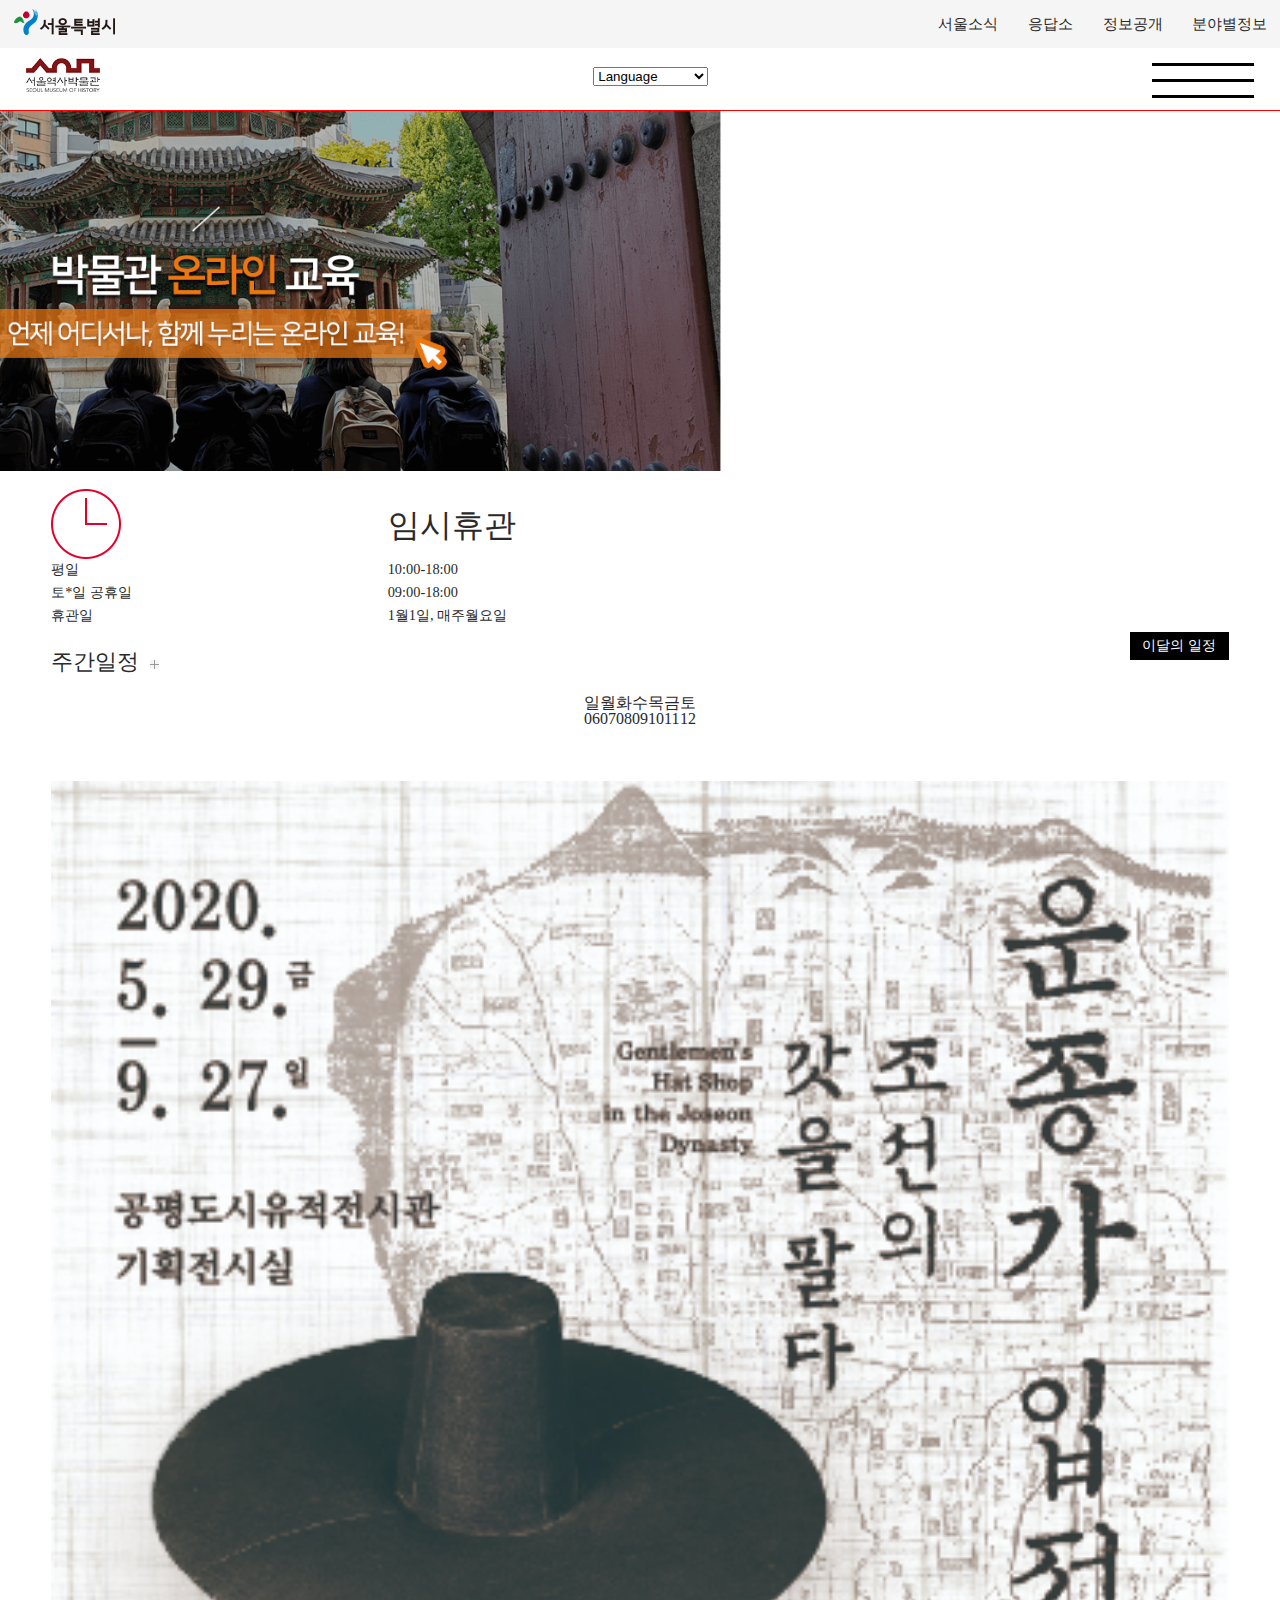
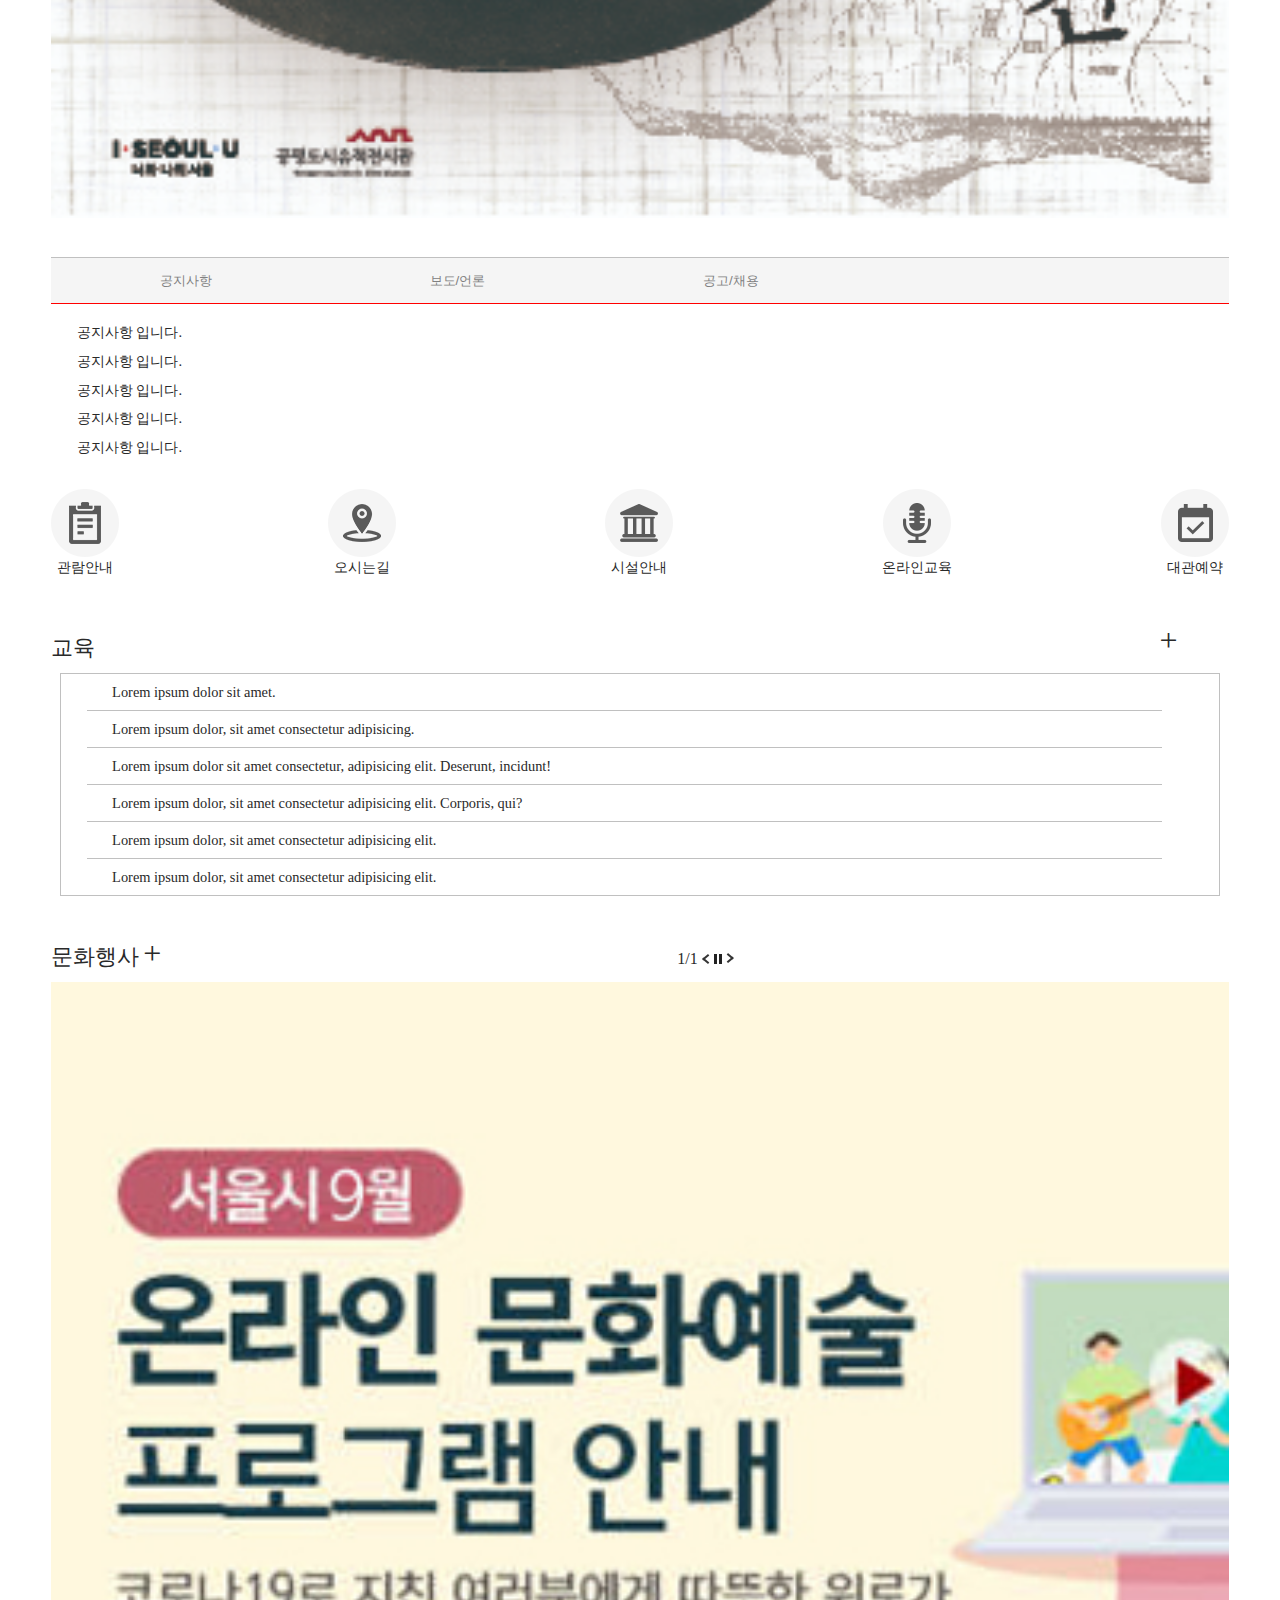
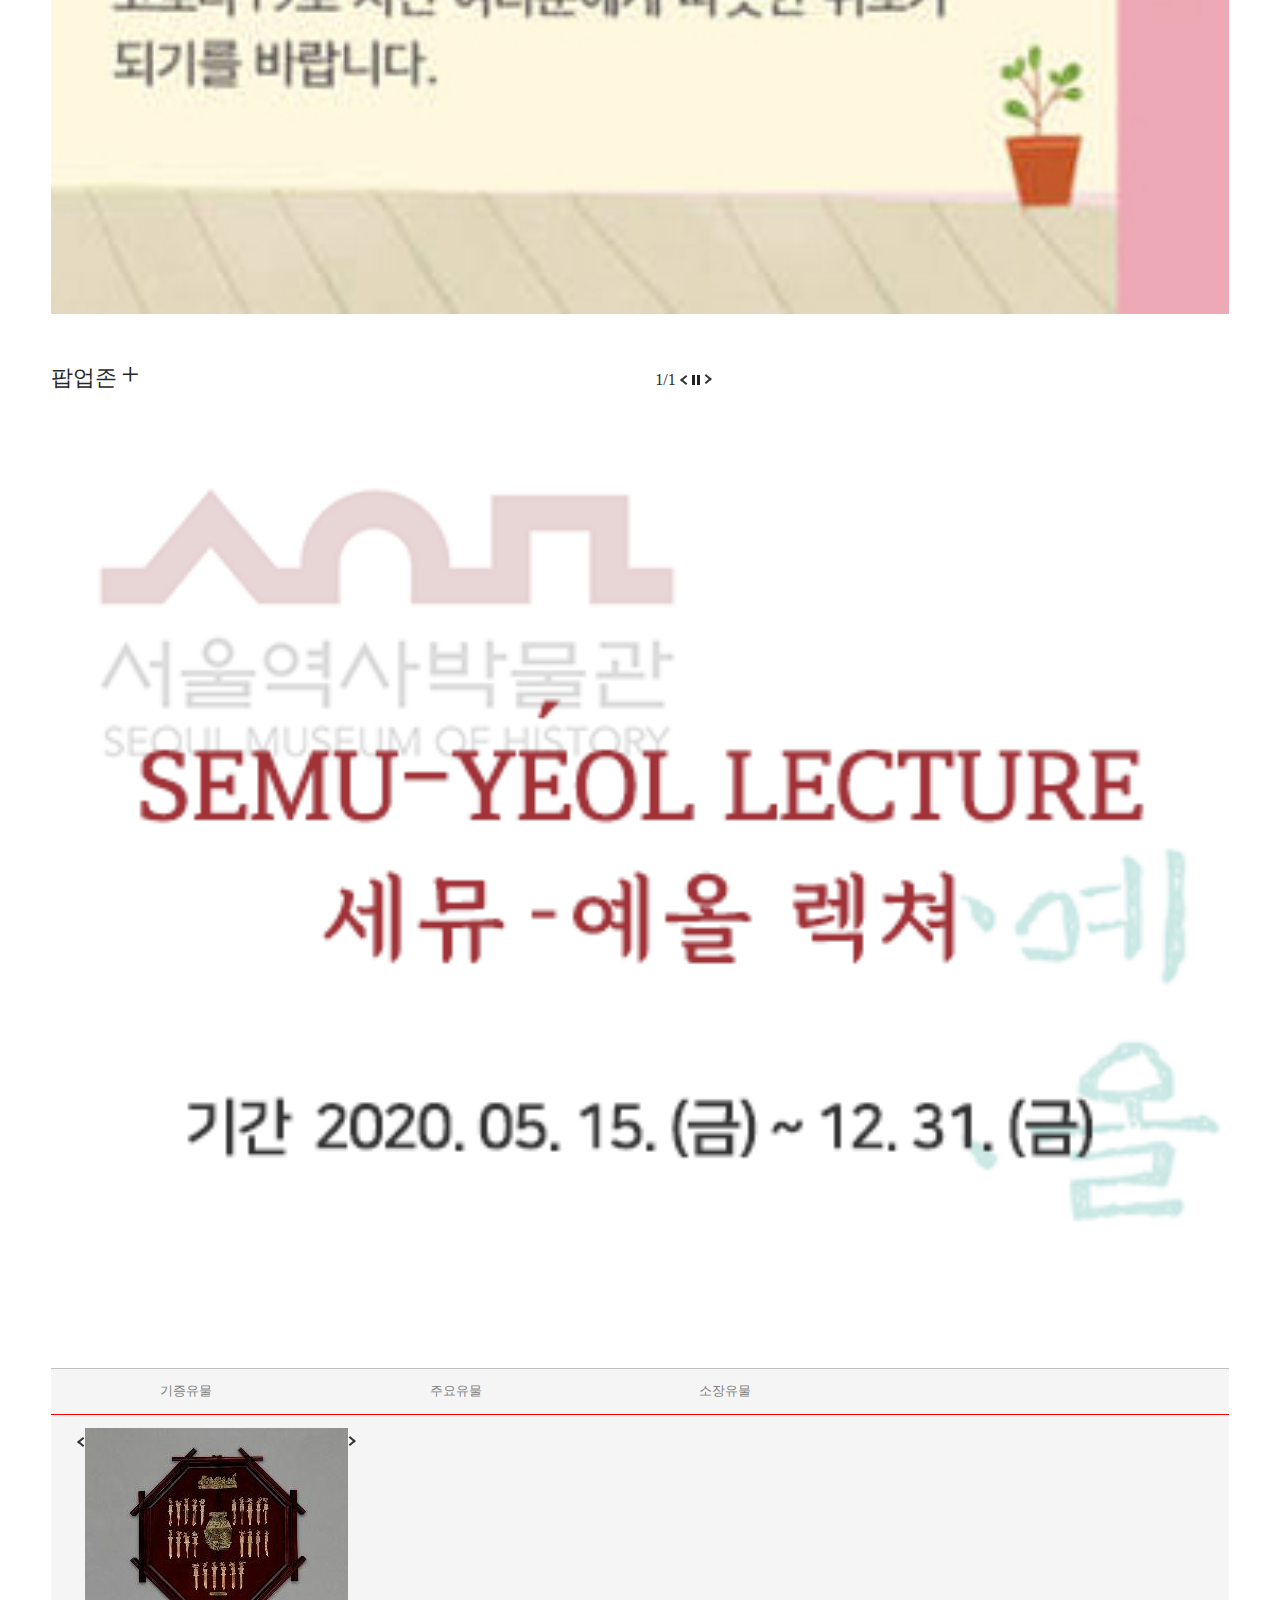
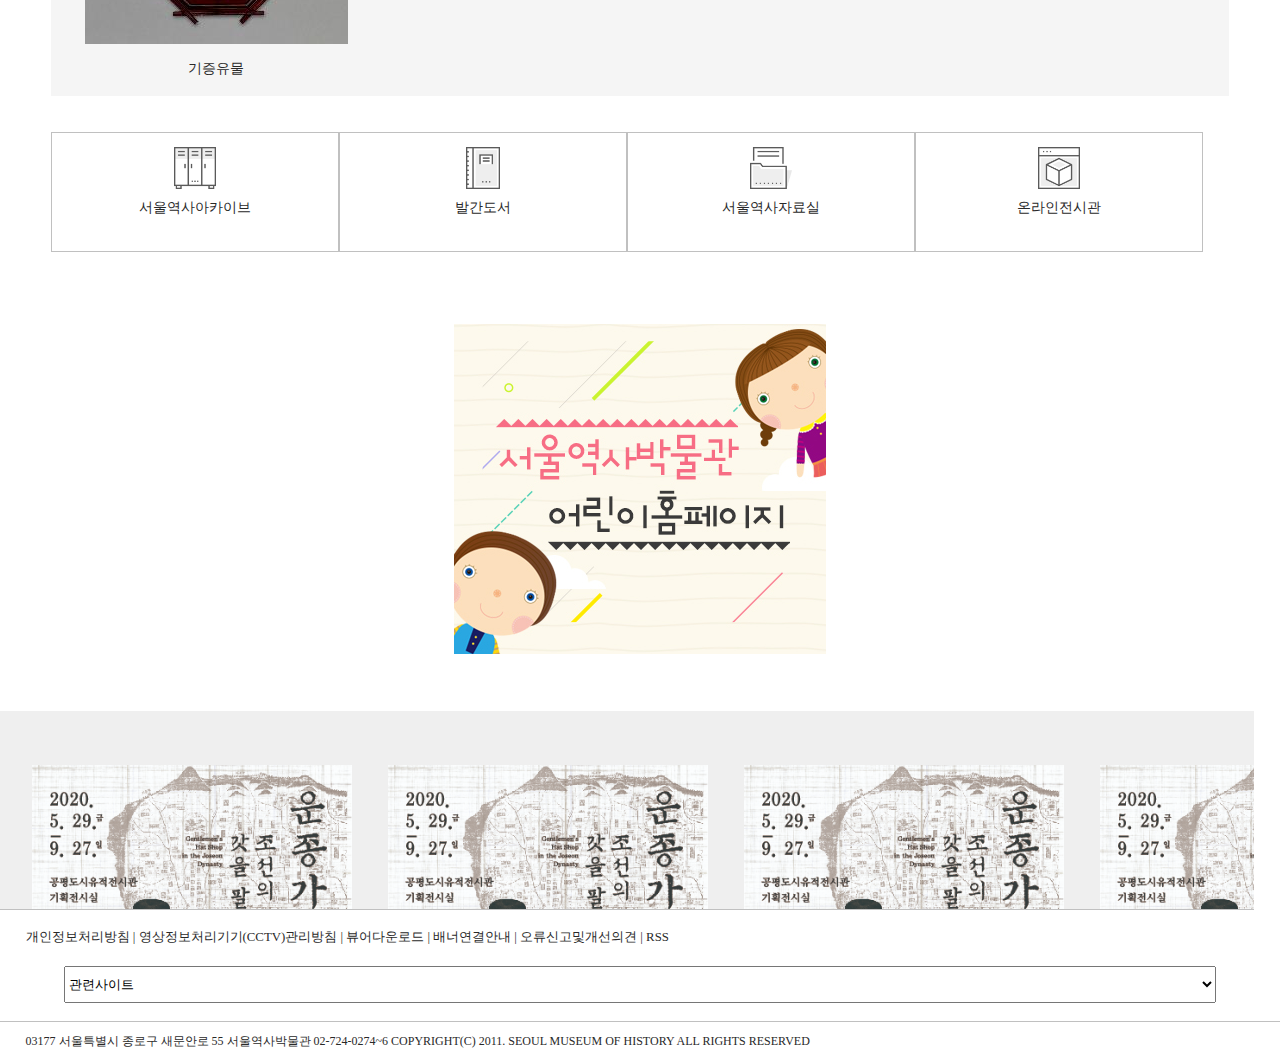
==== pf_contents/seoulmuseum.html @ 6ff8c509 "contents update_portfolio1" ====
<!DOCTYPE html>
<html lang="ko">

<head>
  <meta charset="UTF-8">
  <meta name="viewport" content="width=device-width, initial-scale=1.0">
  <link rel="stylesheet" href="reset_meyer.css">
  <link rel="stylesheet" href="seoulmuseum_style.css">
  <!-- <script defer src="seoulmuseum.js"></script> -->
  <title>Copy | 서울역사박물관</title>
</head>

<body>
  <header>
    <div class="tnb_container">
      <div class="tnb_wrap">
        <div class="seoul_logo"><img src="img/seoul_citylogo.png" alt=""></div>
        <div class="seoul_notice mob_hddn"></div>
        <div class="seoul_menu">
          <ul class="seoul_menu_ul">
            <li>서울소식</li>
            <li>응답소</li>
            <li>정보공개</li>
            <li>분야별정보</li>
          </ul>
        </div>
      </div>
    </div>

    <!-- GNB min1200 screen -->
    <div class="nvb_container web_hddn">
      <div class="nvb_wrap">
        <div class="museum_logo"><img src="img/smh_logo.png" alt="" width="60%"></div>
        <div class="nvb_tool">
          <select name="Language" id="tbar_lang">
            <option value="Language">Language</option>
            <option value="English">English(영문)</option>
            <option value="Japanese">Japanese(일문)</option>
            <option value="chinese">chinese(중문)</option>
          </select>
        </div>
        <div class="gnb_btn">
          <div class="stick"></div>
          <div class="stick"></div>
          <div class="stick"></div>
        </div>
      </div>
    </div>

    <!-- GNB max1199 screen -->
    <!-- <div class="mob_nvb_container mob_hddn">
      <div class="mob_nvb_wrap">
        <div class="mob_museum_logo"><img src="img/smh_logo.png" alt="" width="100%"></div>
        <div class="mob_nvb_close">&times;</div>
        <div class="mob_nvb_lgn"></div>
        <div class="mob_nvb_sns"></div>
        <div class="mob_gnb"></div>
      </div>
    </div> -->

  </header>

  <section class="main_banner"><img src="img/smh_banner04.png" alt=""></section>
  <article class="contents contents_wrap">
    <section class="item01 contents_item">
      <div class="item01_a">
        <div class="item01_img"><img src="img/smh_item_clock.png" alt=""></div>
        <span>임시휴관</span>
        <p class="item_desc">평일</p>
        <p class="item_desc">10:00-18:00</p>
        <p class="item_desc">토*일 공휴일</p>
        <p class="item_desc">09:00-18:00</p>
        <p class="item_desc">휴관일</p>
        <p class="item_desc">1월1일, 매주월요일</p>
      </div>
      <div class="item01_b">
        <p class="item_tit" id="schd_week">주간일정&nbsp;
          <span><img id="btn_zoom" src="img/smh_tbar_zoomin.png" alt=""></span></p>
        <p class="item_tit schd_month">이달의 일정</p>
        <table class="item01_schedule">
          <tr>
            <th>일</th>
            <th>월</th>
            <th>화</th>
            <th>수</th>
            <th>목</th>
            <th>금</th>
            <th>토</th>
          </tr>
          <tr>
            <td>06</td>
            <td>07</td>
            <td>08</td>
            <td>09</td>
            <td>10</td>
            <td>11</td>
            <td>12</td>
          </tr>
        </table>
      </div>
    </section>

    <section class="item02 contents_item"><img src="img/smh_item2.jpg" alt=""></section>

    <section class="item03 contents_item">
      <div class="item03_a">
        <div class="tab">
          <button class="tablinks" onclick="openTab(event, 'notice')">공지사항</button>
          <button class="tablinks" onclick="openTab(event, 'press')">보도/언론</button>
          <button class="tablinks" onclick="openTab(event, 'wanted')">공고/채용</button>
        </div>
        <div id="notice" class="tabcontent">
          <p>공지사항 입니다.</p>
          <p>공지사항 입니다.</p>
          <p>공지사항 입니다.</p>
          <p>공지사항 입니다.</p>
          <p>공지사항 입니다.</p>
        </div>
        <!-- <div id="press" class="tabcontent">
          <p>보도/언론 자료입니다.</p>
          <p>보도/언론 자료입니다.</p>
          <p>보도/언론 자료입니다.</p>
          <p>보도/언론 자료입니다.</p>
          <p>보도/언론 자료입니다.</p>
        </div>
        <div id="wanted" class="tabcontent">
          <p>모집/채용 공고입니다.</p>
          <p>모집/채용 공고입니다.</p>
          <p>모집/채용 공고입니다.</p>
          <p>모집/채용 공고입니다.</p>
          <p>모집/채용 공고입니다.</p>
        </div> -->
      </div>
      <div class="item03_b">
        <div class="item03_qmenuwrap">
          <div class="item03_qmenu">
            <div class="qmenu_img"><img src="img/smh_ico_favor1.png" alt=""> </div>
            <p class="qmenu_tit">관람안내</p>
          </div>
          <div class="item03_qmenu">
            <div class="qmenu_img"><img src="img/smh_ico_favor2.png" alt=""> </div>
            <p class="qmenu_tit">오시는길</p>
          </div>
          <div class="item03_qmenu">
            <div class="qmenu_img"><img src="img/smh_ico_favor3.png" alt=""> </div>
            <p class="qmenu_tit">시설안내</p>
          </div>
          <div class="item03_qmenu">
            <div class="qmenu_img"><img src="img/smh_ico_favor4.png" alt=""> </div>
            <p class="qmenu_tit">온라인교육</p>
          </div>
          <div class="item03_qmenu">
            <div class="qmenu_img"><img src="img/smh_ico_favor5.png" alt=""> </div>
            <p class="qmenu_tit">대관예약</p>
          </div>
        </div>
      </div>
    </section>

    <section class="item04 contents_item">
      <div class="item04_a">
        <p class="item_tit">교육</p>
        <span>+</span>
      </div>
      <ul class="item04_b">
        <li>Lorem ipsum dolor sit amet.</li>
        <li>Lorem ipsum dolor, sit amet consectetur adipisicing.</li>
        <li>Lorem ipsum dolor sit amet consectetur, adipisicing elit. Deserunt, incidunt!</li>
        <li>Lorem ipsum dolor, sit amet consectetur adipisicing elit. Corporis, qui?</li>
        <li>Lorem ipsum dolor, sit amet consectetur adipisicing elit.</li>
        <li>Lorem ipsum dolor, sit amet consectetur adipisicing elit.</li>
      </ul>
    </section>

    <section class="item05 contents_item">
      <div class="left">
        <p class="item_tit">문화행사</p>
        <span>+</span>
      </div>
      <div class="right">
        <div class="page">1/1</div>
        <ul class="btns">
          <li><img src="img/btn_prev.png" alt=""></li>
          <li><img src="img/btn_pause.png" alt=""></li>
          <li><img src="img/btn_next.png" alt=""></li>
        </ul>
      </div>
      <div class="item05_img">
        <img src="img/smh_item_05.jpg" alt="">
      </div>
    </section>

    <section class="item06 contents_item">
      <div class="left">
        <p class="item_tit">팝업존</p>
        <span>+</span>
      </div>
      <div class="right">
        <div class="page">1/1</div>
        <ul class="btns">
          <li><img src="img/btn_prev.png" alt=""></li>
          <li><img src="img/btn_pause.png" alt=""></li>
          <li><img src="img/btn_next.png" alt=""></li>
        </ul>
      </div>
      <div class="item06_img">
        <img src="img/smh_item_06.png" alt="">
      </div>
    </section>

    <section class="item07 contents_item">
      <div class="tab">
        <button class="tablinks" onclick="openTab(event, 'donate')">기증유물</button>
        <button class="tablinks" onclick="openTab(event, 'main')">주요유물</button>
        <button class="tablinks" onclick="openTab(event, 'collection')">소장유물</button>
      </div>

      <div id="donate" class="tabcontent">
        <div class="btn_left"><img src="img/btn_prev.png" alt=""></div>
        <div class="mid_img">
          <img src="img/smh_item07.jpg" alt="">
          <p>기증유물</p>
        </div>
        <div class="btn_right"><img src="img/btn_next.png" alt=""></div>
      </div>

      <!-- <div id="main" class="tabcontent">
        <div class="btn_left"><img src="img/btn_prev.png" alt=""></div>
        <div class="mid_img">
          <img src="img/smh_item07.jpg" alt="">
          <p>주요유물</p>
        </div>
        <div class="btn_right"><img src="img/btn_next.png" alt=""></div>
      </div>

      <div id="collection" class="tabcontent">
        <div class="btn_left"><img src="img/btn_prev.png" alt=""></div>
        <div class="mid_img">
          <img src="img/smh_item07.jpg" alt="">
          <p>소장유물</p>
        </div>
        <div class="btn_right"><img src="img/btn_next.png" alt=""></div>
      </div> -->

    </section>
    <section class="item08 contents_item">
      <div class="item08_item">
        <img src="img/smh_ico_shortcut1.png" alt="">
        <p class="item08_tit">서울역사아카이브</p>
      </div>
      <div class="item08_item">
        <img src="img/smh_ico_shortcut2.png" alt="">
        <p class="item08_tit">발간도서</p>
      </div>
      <div class="item08_item">
        <img src="img/smh_ico_shortcut3.png" alt="">
        <p class="item08_tit">서울역사자료실</p>
      </div>
      <div class="item08_item">
        <img src="img/smh_ico_shortcut4.png" alt="">
        <p class="item08_tit">온라인전시관</p>
      </div>
    </section>

    <section class="item09 contents_item">
      <img src="img/smh_item09.png" alt="">
    </section>
  </article>

  <section class="partners_wrap">
    <div class="partners">
      <ul class="partners_imgwrap">
        <li><img src="img/smh_item2.jpg" alt=""></li>
        <li><img src="img/smh_item2.jpg" alt=""></li>
        <li><img src="img/smh_item2.jpg" alt=""></li>
        <li><img src="img/smh_item2.jpg" alt=""></li>
        <li><img src="img/smh_item2.jpg" alt=""></li>
        <li><img src="img/smh_item2.jpg" alt=""></li>
      </ul>
    </div>
  </section>
  <footer>
    <div class="fnb_wrap">
      <ul>
        <li class="fnb_tit">개인정보처리방침</li>
        | <li class="fnb_tit">영상정보처리기기(CCTV)관리방침</li>
        | <li class="fnb_tit">뷰어다운로드</li>
        | <li class="fnb_tit">배너연결안내</li>
        | <li class="fnb_tit">오류신고및개선의견</li>
        | <li class="fnb_tit">RSS</li>
      </ul>
    </div>
    <div class="familysite">
      <select name="familysite" id="fnb_fsite">
        <option value="web">관련사이트</option>
        <option value="kids">어린이 홈페이지</option>
        <option value="chung">청계천박물관 홈페이지</option>
        <option value="hy">한양도성박물관</option>
      </select>
    </div>
    <div class="info">
      <p class="fnb_add">03177 서울특별시 종로구 새문안로 55 서울역사박물관 02-724-0274~6
        COPYRIGHT(C) 2011. SEOUL MUSEUM OF HISTORY ALL RIGHTS RESERVED </p>
    </div>
  </footer>

  <!-- <script>
    function openTab(evt, tabName) {
      var i, tabcontent, tablinks;
      tabcontent = document.getElementsByClassName("tabcontent");
      for (i = 0; i < tabcontent.length; i++) {
        tabcontent[i].style.display = "none";
      }
      tablinks = document.getElementsByClassName("tablinks");
      for (i = 0; i < tablinks.length; i++) {
        tablinks[i].className = tablinks[i].className.replace(" active", "");
      }
      document.getElementById(tabName).style.display = "block";
      evt.currentTarget.className += " active";
    }
  </script> -->
</body>

</html>
---- pf_contents/seoulmuseum_style.css ----
.mob_hddn {
  /* display: none; */
}

/* *** tnb 최소sz 기본 */
.tnb_container {
  width: 100%;
  background-color: whitesmoke;
}

.tnb_wrap {
  display: flex;
  justify-content: space-between;
  align-items: center;
  padding: 1vh 1vw;
}

.seoul_menu_ul li {
  display: inline-block;
  padding-left: 2vw;
  font-size: 0.95em;
}

/* ***GNB 최소sz 기본 */
.nvb_container {
  width: 100%;
  border-bottom: 1px solid red;
  padding-bottom: 0.5vh;
}

.nvb_wrap {
  display: flex;
  justify-content: space-between;
  align-items: center;
  padding: 0.5vh 2vw;
}

.gnb_btn {
  display: inline-block;
  width: 8vw;
}

.stick {
  display: inline-block;
  width: 100%;
  height: 3px;
  background-color: black;
}

.contents_item {
  padding: 2vh 4vw;
}

@media only screen and (min-width: 320px) {

  .item_tit {
    font-size: 1.4em;
    padding: 1.5vh 0vw;
  }

  /* *** min320 Main Banner */
  .main_banner {
    width: 98vw;
    height: 40vh;
    overflow: hidden;
  }

  .main_banner img {
    height: 100%;
    transform: translate(-30%, -0%);
  }

  .contents_wrap {
    display: grid;
    grid-template-columns: auto;
  }

  .contents_item {
    /* background-color: yellow; */
  }

  /* *** min320 item01 */
  .item01_a {
    display: grid;
    grid-template-columns: 1fr 2.5fr;
  }

  .item01_a span {
    align-self: center;
  }

  .item_desc {
    padding-bottom: 1vh;
    font-size: 0.9em;
  }

  .item_desc:first-child {
    padding-top: 1.5vh;
  }

  #schd_week {
    display: inline;
  }

  .schd_month {
    float: right;
    background-color: black;
    color: white;
    font-size: 0.9em;
    line-height: 0.1em;
    height: 0.1vh;
    padding-left: 1vw;
    padding-right: 1vw;
  }

  .item01_schedule {
    margin: 2vh auto;
  }


  /* ***min320 item02 */
  .item02 {
    text-align: center;
  }

  .item02 img {
    width: 100%;
    margin: 0 auto;
  }

  /* ***min320 item03 */

  .tab {
    overflow: hidden;
    border-top: 1px solid silver;
    background-color: whitesmoke;
  }

  .tab button {
    background-color: inherit;
    float: left;
    border: none;
    cursor: pointer;
    padding: 1.5vh 8.5vw;
    color: gray;
  }

  .tab button.active {
    border-bottom: 2px solid red;
    color: red;
  }

  .tabcontent {
    /* display: none; */
    padding: 1.5vh 2vw;
    border-top: 1px solid red;
    line-height: 2em;
    font-size: 0.9em;
  }

  .item03_qmenuwrap {
    display: flex;
    justify-content: space-between;
    padding: 1.5vh 0;
  }

  .item03_qmenu {
    text-align: center;
  }

  .qmenu_tit {
    font-size: 0.9em;
  }

  /* ***min320 item04 */

  .item04_a {
    width: 88vw;
    display: flex;
    justify-content: space-between;
  }

  span {
    font-size: 2em;
  }

  .item04_b {
    padding: 0 2vw;
    border: 1px solid silver;
    width: 94%;
    margin: 0 auto;
  }

  .item04_b li {
    padding: 1.2vh 2vw;
    border-bottom: 1px solid silver;
    font-size: 0.9em;
    width: 80vw;
    overflow: hidden;
    text-overflow: ellipsis;
    white-space: nowrap;
  }

  .item04_b li:last-child {
    border-bottom: none;
  }

  /* ***min320 item05-06 */

  .left,
  .right,
  .page,
  .btns,
  .btns li {
    display: inline-block;
  }

  .item05 .item_tit {
    display: inline-block;
  }

  .right {
    margin-left: 40vw;
  }

  .item05_img,
  .item06_img {
    widows: 100%;
    text-align: center;
  }

  .item05_img img,
  .item06_img img {
    width: 100%;
  }

  .item06 .item_tit {
    display: inline-block;
  }

  /* ***min320 item07 */

  #donate,
  #main,
  #collection {
    display: flex;
    align-items: stretch;
    background-color: whitesmoke;
  }

  .mid_img {
    text-align: center;
  }

  /* ***min320 item08 */
  .item08 {
    width: 90vw;
    display: flex;
  }

  .item08_item {
    text-align: center;
    border: 1px solid silver;
    flex: 1 1 25%;
    padding-top: 1.5vh;
  }

  .item08_item img {
    height: 40%;
  }

  .item08_tit {
    padding-top: 1vh;
    font-size: 0.85em;
  }

  /* ***min320 item09 */
  .item09 {
    text-align: center;
  }

  .item09 img {
    padding: 4vh 2vw;
  }

  /* ***min320 partners */
  .partners {
    width: 98%;
    height: 22vh;
    background: rgba(224, 224, 224, 0.5);
    border-bottom: 1px solid silver;
    overflow: hidden;
  }

  .partners_imgwrap {
    width: 200%;
    padding: 6vh 0;
  }

  .partners_imgwrap li {
    display: inline;
    padding-right: 2.5vw;
  }

  .partners_imgwrap li:first-child {
    padding-left: 2.5vw;
  }

  .partners_imgwrap li img {
    width: 25vw;
  }

  /* ***min320 footer */
  .fnb_wrap ul {
    font-size: 0.8em;
    padding: 2vh 2vw;
  }

  .fnb_wrap ul li {
    display: inline-block;
    line-height: 1.5em;
  }

  .familysite {
    text-align: center;
  }

  #fnb_fsite {
    width: 90vw;
    padding: 1vh 0;
    margin-bottom: 2vh;
  }

  .info {
    padding: 1.5vh 2vw;
    border-top: 1px solid silver;
  }

  .fnb_add {
    font-size: 0.75em;
  }

}
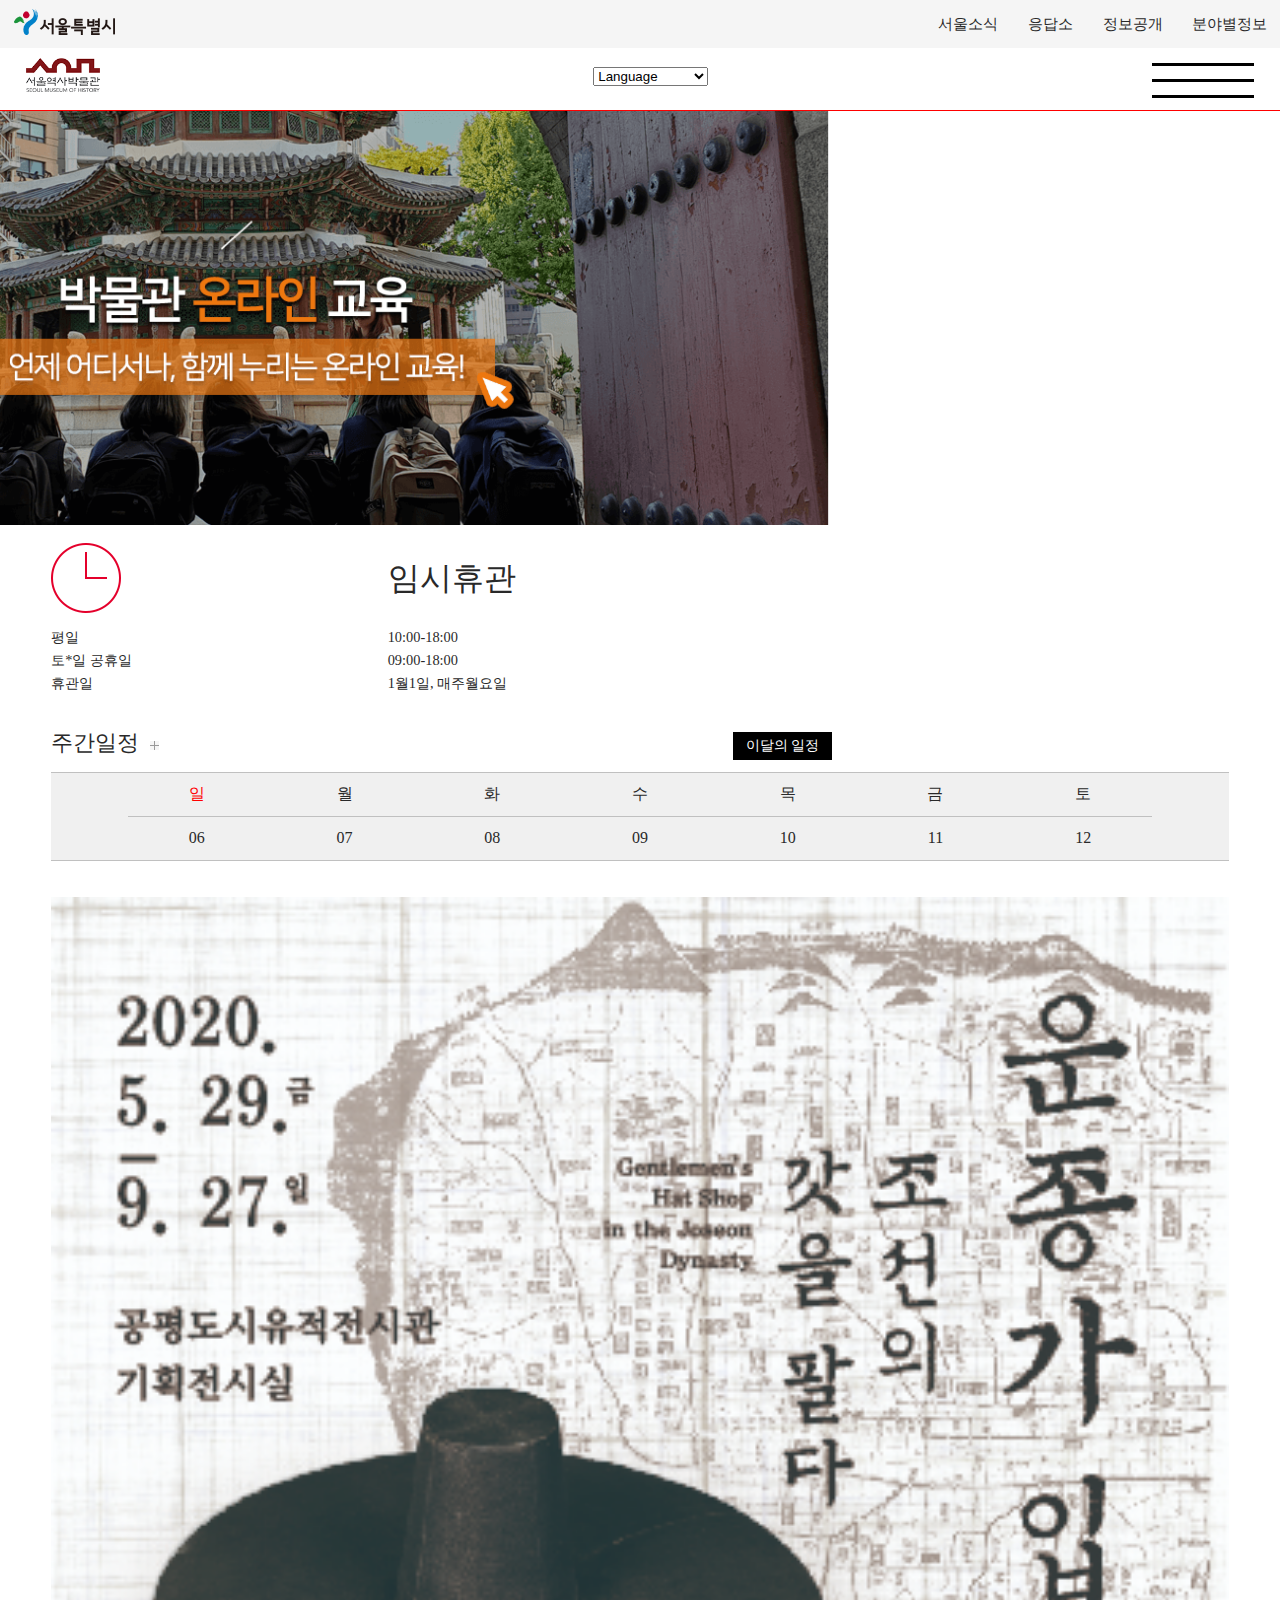
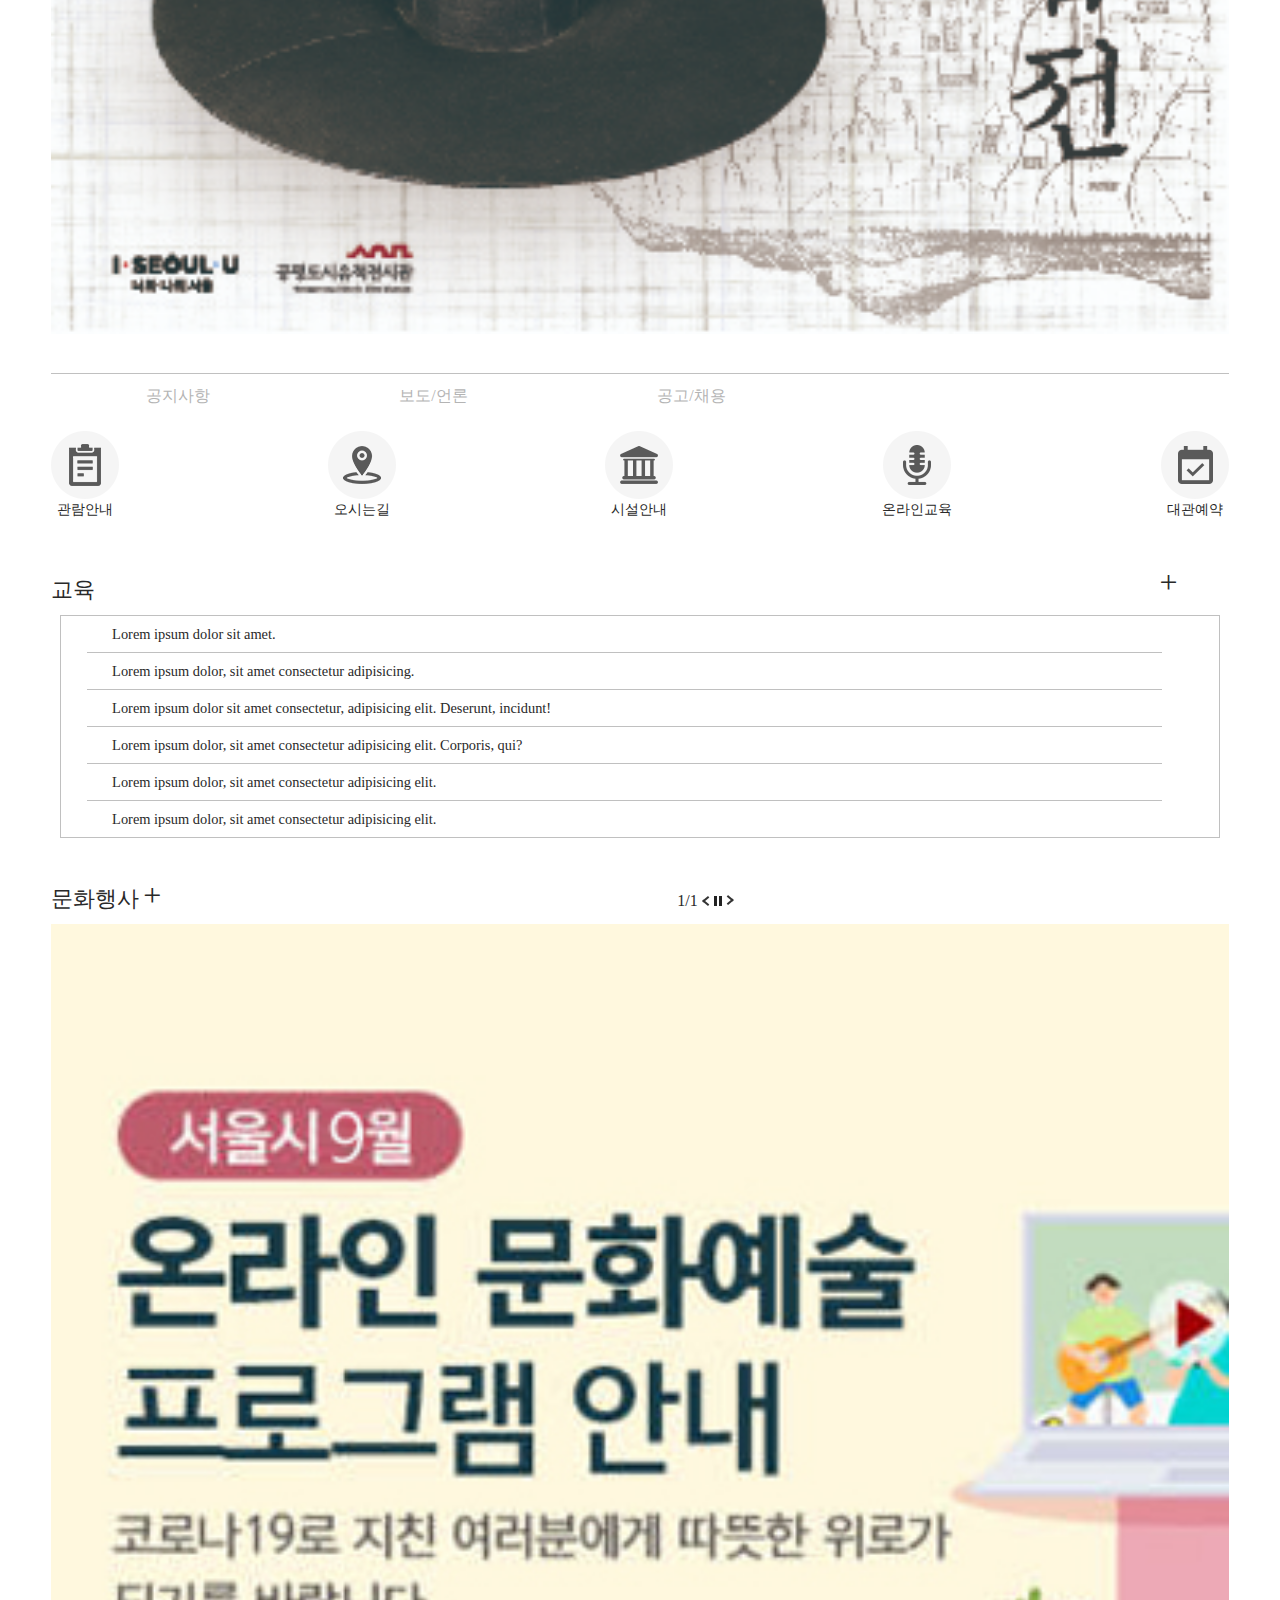
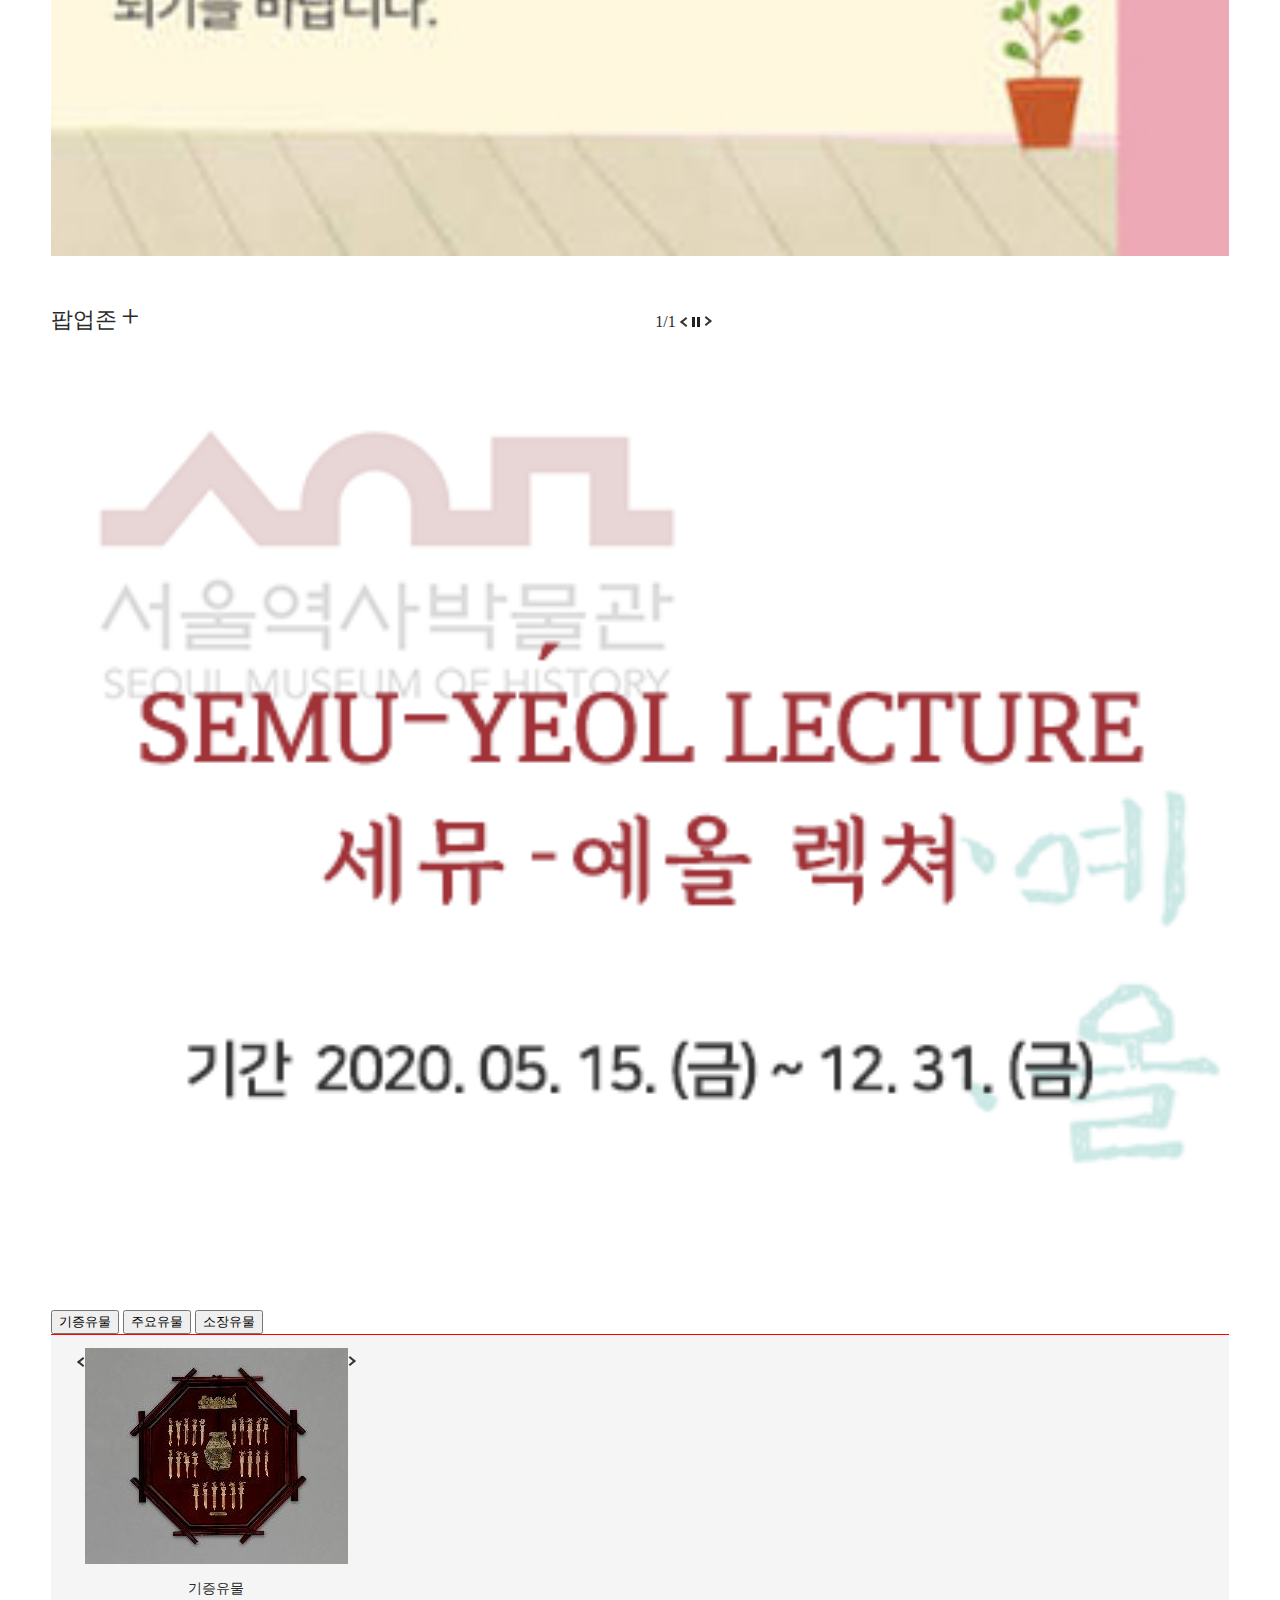
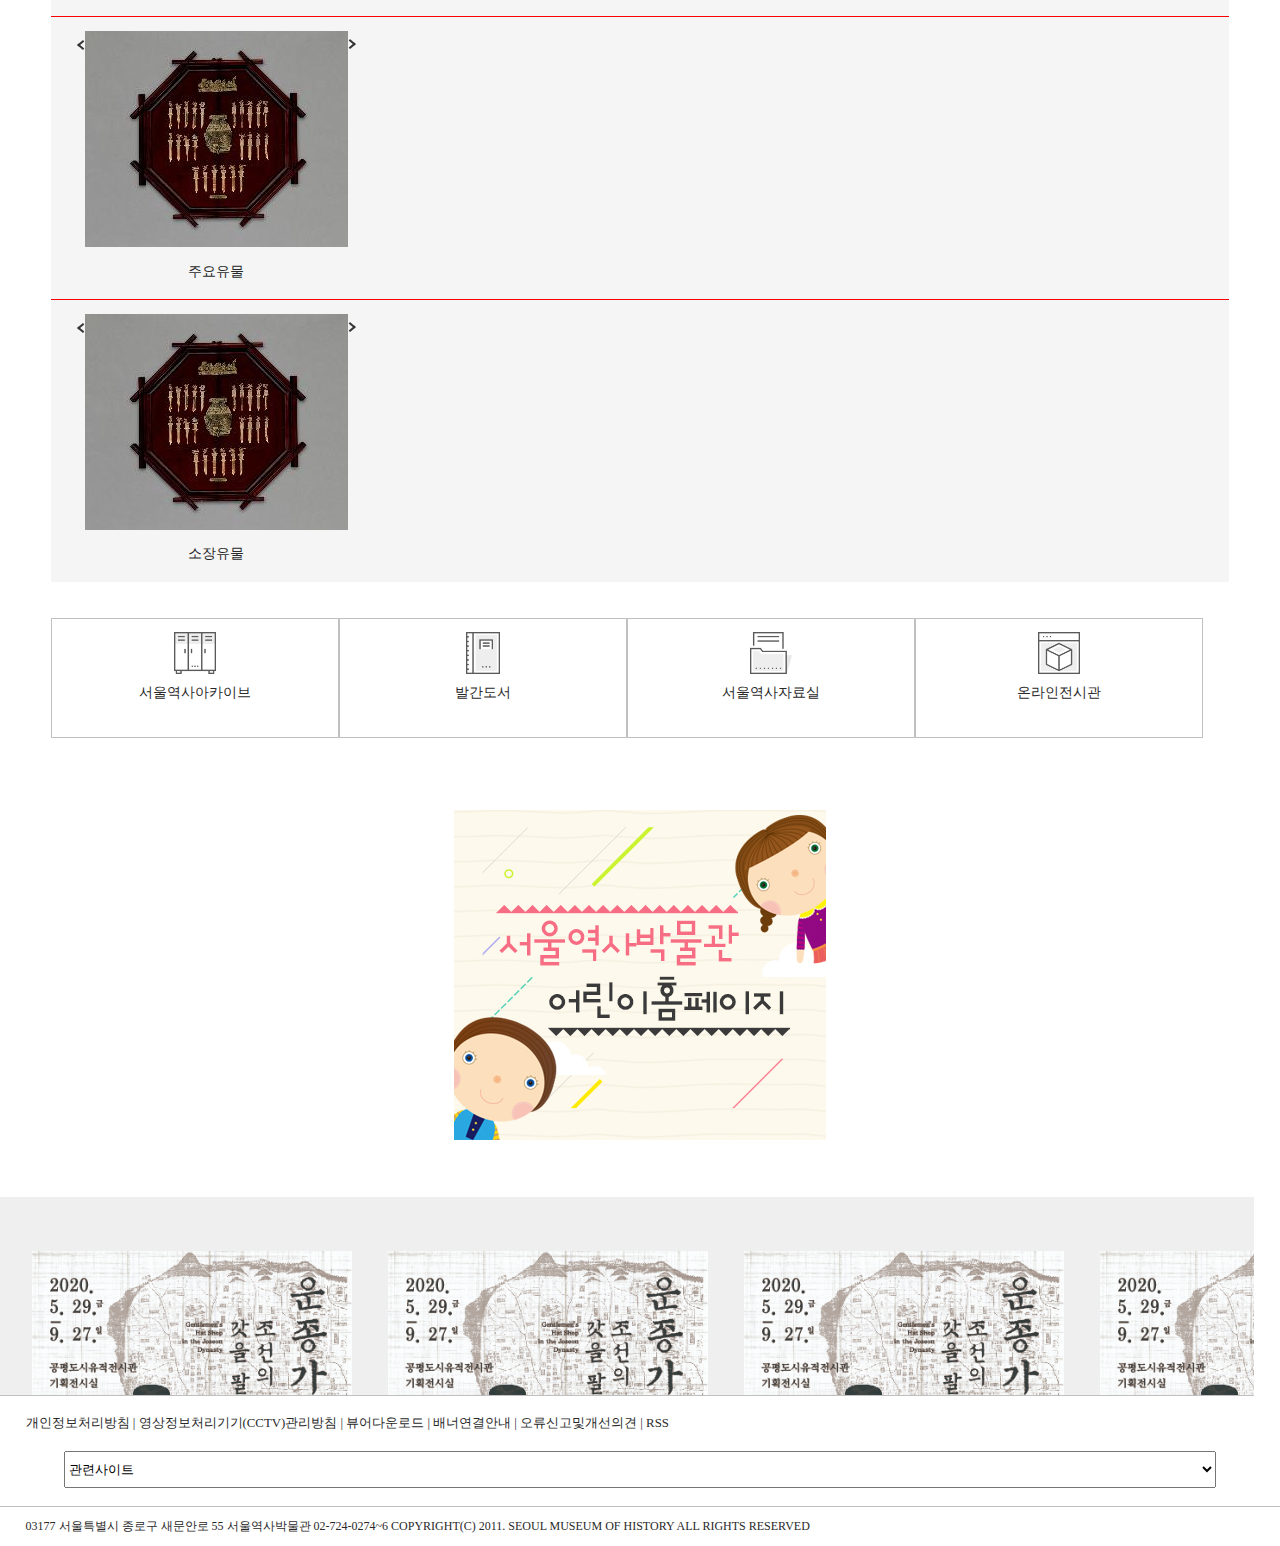
==== commit 5cf5fa28: "modify seoul museum" ====
--- a/pf_contents/seoulmuseum.html
+++ b/pf_contents/seoulmuseum.html
@@ -6,7 +6,7 @@
   <meta name="viewport" content="width=device-width, initial-scale=1.0">
   <link rel="stylesheet" href="reset_meyer.css">
   <link rel="stylesheet" href="seoulmuseum_style.css">
-  <!-- <script defer src="seoulmuseum.js"></script> -->
+  <script defer src="seoulmuseum.js"></script>
   <title>Copy | 서울역사박물관</title>
 </head>
 
@@ -77,26 +77,26 @@
         <p class="item_tit" id="schd_week">주간일정&nbsp;
           <span><img id="btn_zoom" src="img/smh_tbar_zoomin.png" alt=""></span></p>
         <p class="item_tit schd_month">이달의 일정</p>
-        <table class="item01_schedule">
-          <tr>
-            <th>일</th>
-            <th>월</th>
-            <th>화</th>
-            <th>수</th>
-            <th>목</th>
-            <th>금</th>
-            <th>토</th>
-          </tr>
-          <tr>
-            <td>06</td>
-            <td>07</td>
-            <td>08</td>
-            <td>09</td>
-            <td>10</td>
-            <td>11</td>
-            <td>12</td>
-          </tr>
-        </table>
+        <div class="item01_calwrap">
+          <div class="calendar">
+            <p id="sunday">일</p>
+            <p>월</p>
+            <p>화</p>
+            <p>수</p>
+            <p>목</p>
+            <p>금</p>
+            <p>토</p>
+          </div>
+          <div class="calendar">
+            <p>06</p>
+            <p>07</p>
+            <p>08</p>
+            <p>09</p>
+            <p>10</p>
+            <p>11</p>
+            <p>12</p>
+          </div>
+        </div>
       </div>
     </section>
 
@@ -104,10 +104,10 @@
 
     <section class="item03 contents_item">
       <div class="item03_a">
-        <div class="tab">
-          <button class="tablinks" onclick="openTab(event, 'notice')">공지사항</button>
-          <button class="tablinks" onclick="openTab(event, 'press')">보도/언론</button>
-          <button class="tablinks" onclick="openTab(event, 'wanted')">공고/채용</button>
+        <div class="tab_wrap">
+          <div class="tablink">공지사항</div>
+          <div class="tablink">보도/언론</div>
+          <div class="tablink">공고/채용</div>
         </div>
         <div id="notice" class="tabcontent">
           <p>공지사항 입니다.</p>
@@ -116,7 +116,7 @@
           <p>공지사항 입니다.</p>
           <p>공지사항 입니다.</p>
         </div>
-        <!-- <div id="press" class="tabcontent">
+        <div id="press" class="tabcontent">
           <p>보도/언론 자료입니다.</p>
           <p>보도/언론 자료입니다.</p>
           <p>보도/언론 자료입니다.</p>
@@ -129,7 +129,7 @@
           <p>모집/채용 공고입니다.</p>
           <p>모집/채용 공고입니다.</p>
           <p>모집/채용 공고입니다.</p>
-        </div> -->
+        </div>
       </div>
       <div class="item03_b">
         <div class="item03_qmenuwrap">
@@ -224,7 +224,7 @@
         <div class="btn_right"><img src="img/btn_next.png" alt=""></div>
       </div>
 
-      <!-- <div id="main" class="tabcontent">
+      <div id="main" class="tabcontent">
         <div class="btn_left"><img src="img/btn_prev.png" alt=""></div>
         <div class="mid_img">
           <img src="img/smh_item07.jpg" alt="">
@@ -240,7 +240,7 @@
           <p>소장유물</p>
         </div>
         <div class="btn_right"><img src="img/btn_next.png" alt=""></div>
-      </div> -->
+      </div>
 
     </section>
     <section class="item08 contents_item">
--- a/pf_contents/seoulmuseum_style.css
+++ b/pf_contents/seoulmuseum_style.css
@@ -61,7 +61,7 @@
   /* *** min320 Main Banner */
   .main_banner {
     width: 98vw;
-    height: 40vh;
+    height: 46vh;
     overflow: hidden;
   }
 
@@ -73,6 +73,7 @@
   .contents_wrap {
     display: grid;
     grid-template-columns: auto;
+    column-gap: 30px;
   }
 
   .contents_item {
@@ -85,8 +86,13 @@
     grid-template-columns: 1fr 2.5fr;
   }
 
+  .item01_img {
+    margin-bottom: 14px;
+  }
+
   .item01_a span {
     align-self: center;
+    padding-bottom: 16px;
   }
 
   .item_desc {
@@ -99,11 +105,11 @@
   }
 
   #schd_week {
-    display: inline;
+    display: inline-block;
   }
 
   .schd_month {
-    float: right;
+    display: inline-block;
     background-color: black;
     color: white;
     font-size: 0.9em;
@@ -111,10 +117,31 @@
     height: 0.1vh;
     padding-left: 1vw;
     padding-right: 1vw;
-  }
-
-  .item01_schedule {
-    margin: 2vh auto;
+    margin-left: 44.5vw;
+  }
+
+  .item01_calwrap {
+    /* width: 100vw; */
+    padding: 0 6vw;
+    background-color: #f0f0f0;
+    border-top: 1px solid silver;
+    border-bottom: 1px solid silver;
+  }
+
+  .calendar {
+    display: grid;
+    grid-template-columns: repeat(7, 1fr);
+    column-gap: 10px;
+    padding: 1.5vh 0;
+    text-align: center;
+  }
+
+  .calendar:first-child {
+    border-bottom: 1px solid silver;
+  }
+
+  #sunday {
+    color: red
   }
 
 
@@ -130,28 +157,31 @@
 
   /* ***min320 item03 */
 
-  .tab {
+  .tab_wrap {
     overflow: hidden;
     border-top: 1px solid silver;
-    background-color: whitesmoke;
-  }
-
-  .tab button {
+    /* background-color: whitesmoke; */
+  }
+
+  .tablink {
     background-color: inherit;
     float: left;
     border: none;
     cursor: pointer;
-    padding: 1.5vh 8.5vw;
-    color: gray;
-  }
-
-  .tab button.active {
-    border-bottom: 2px solid red;
+    padding: 1.5vh 7.4vw;
+    color: #b4b4b4;
+  }
+
+  .active {
+    display: block;
+    border-left 2px solid red;
+    border-top 2px solid red;
+    border-right 2px solid red;
     color: red;
   }
 
   .tabcontent {
-    /* display: none; */
+    display: none;
     padding: 1.5vh 2vw;
     border-top: 1px solid red;
     line-height: 2em;
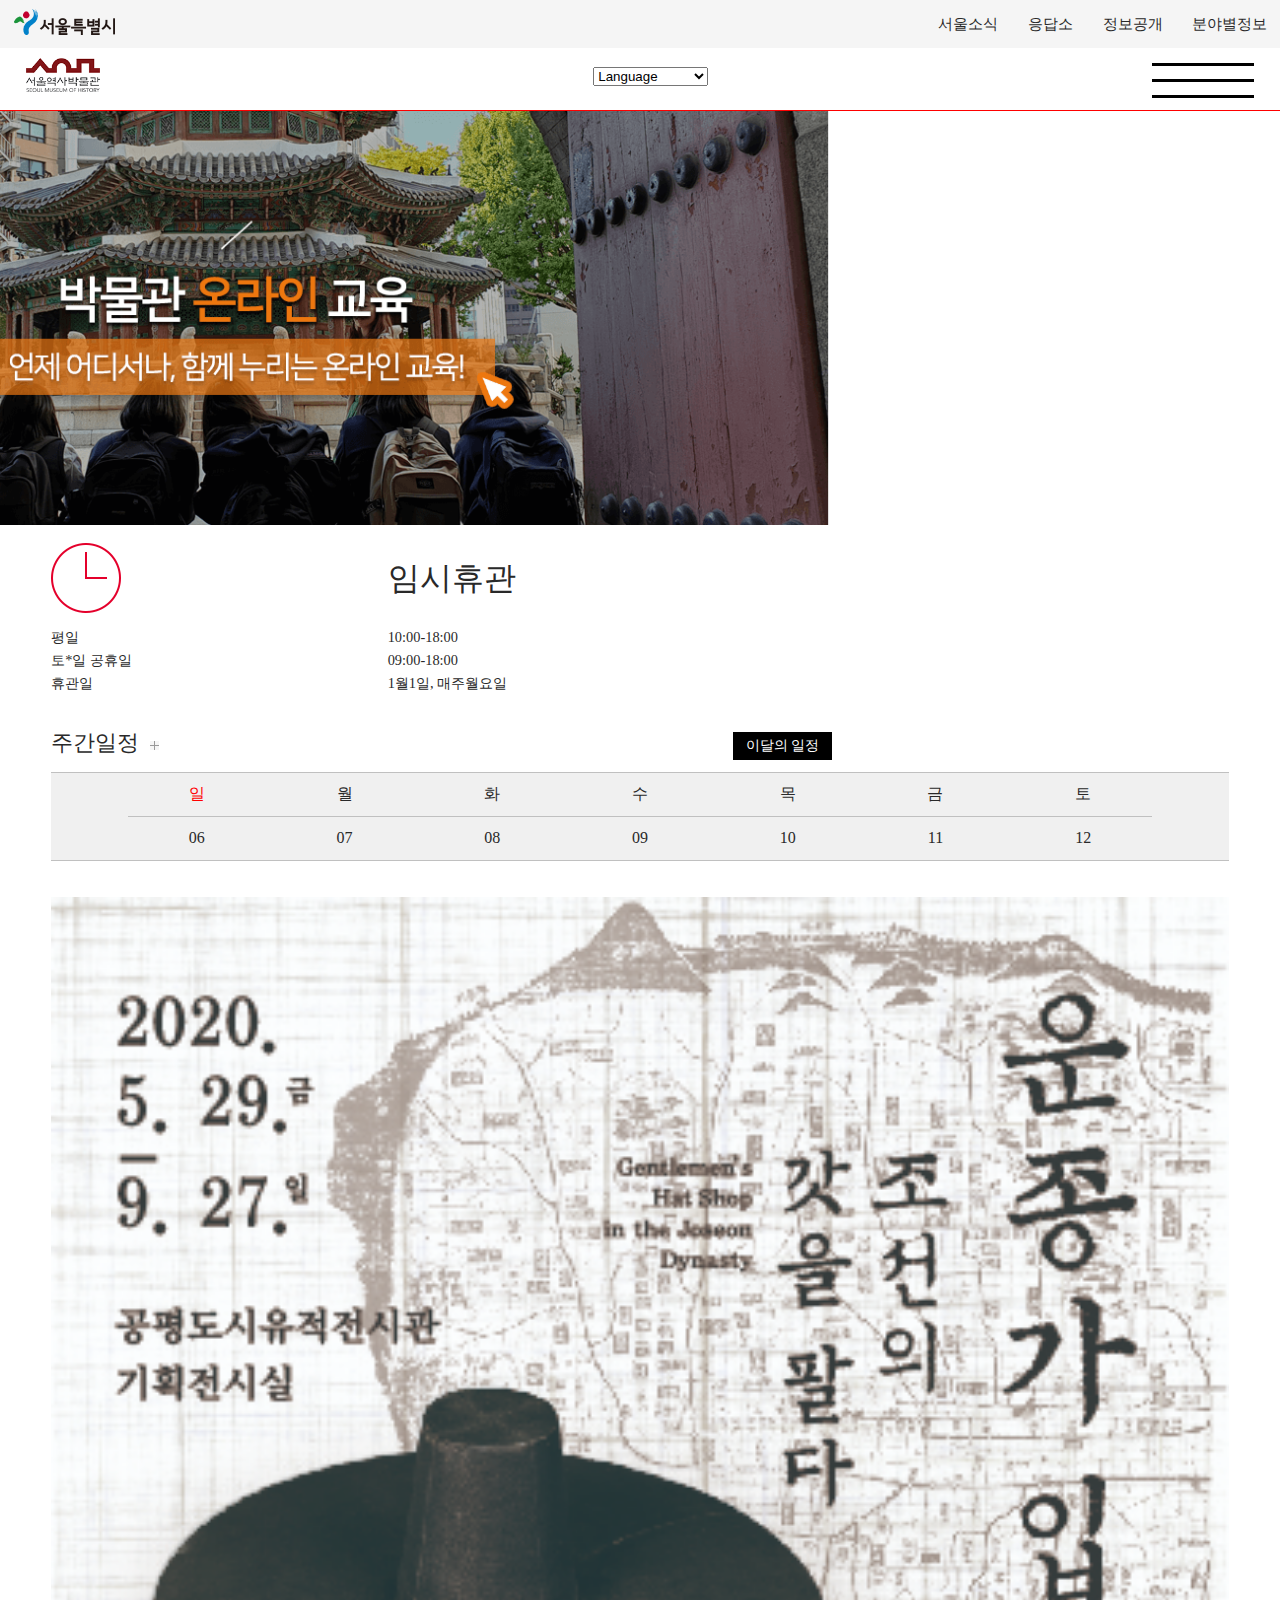
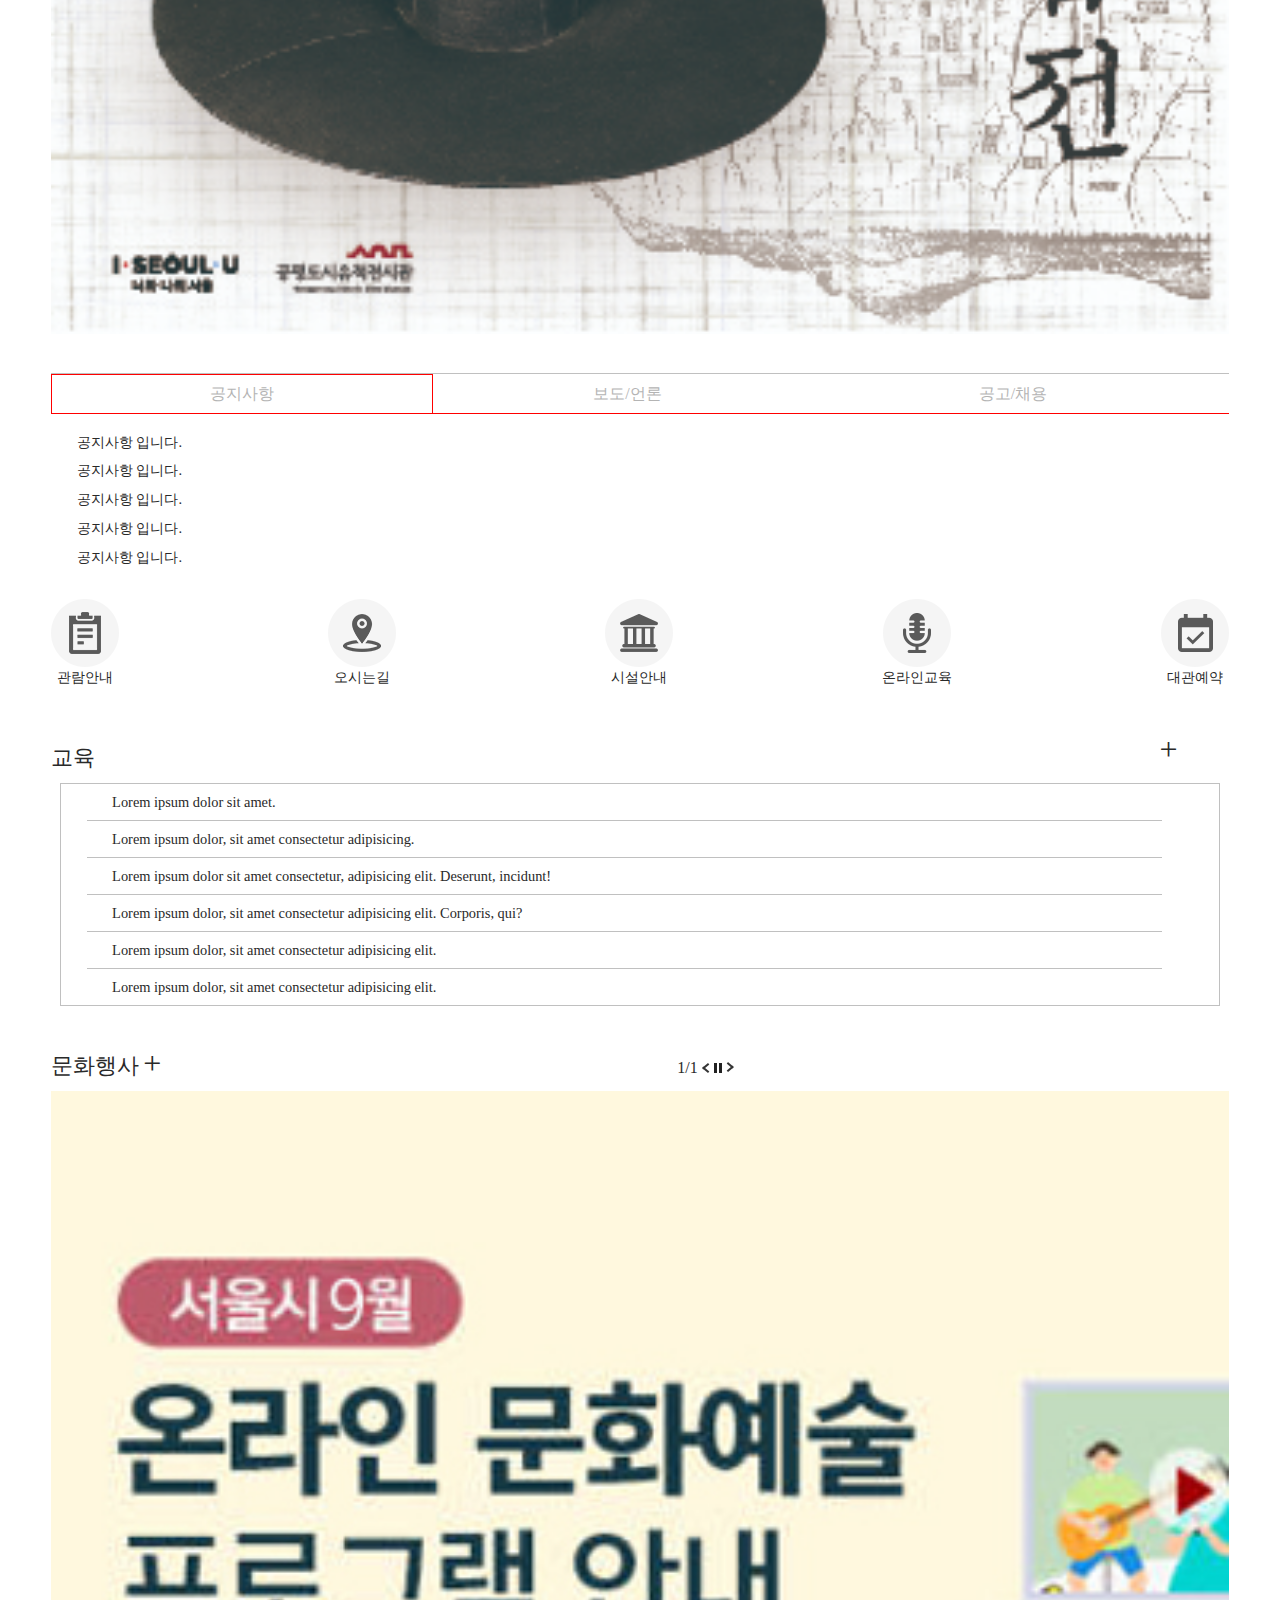
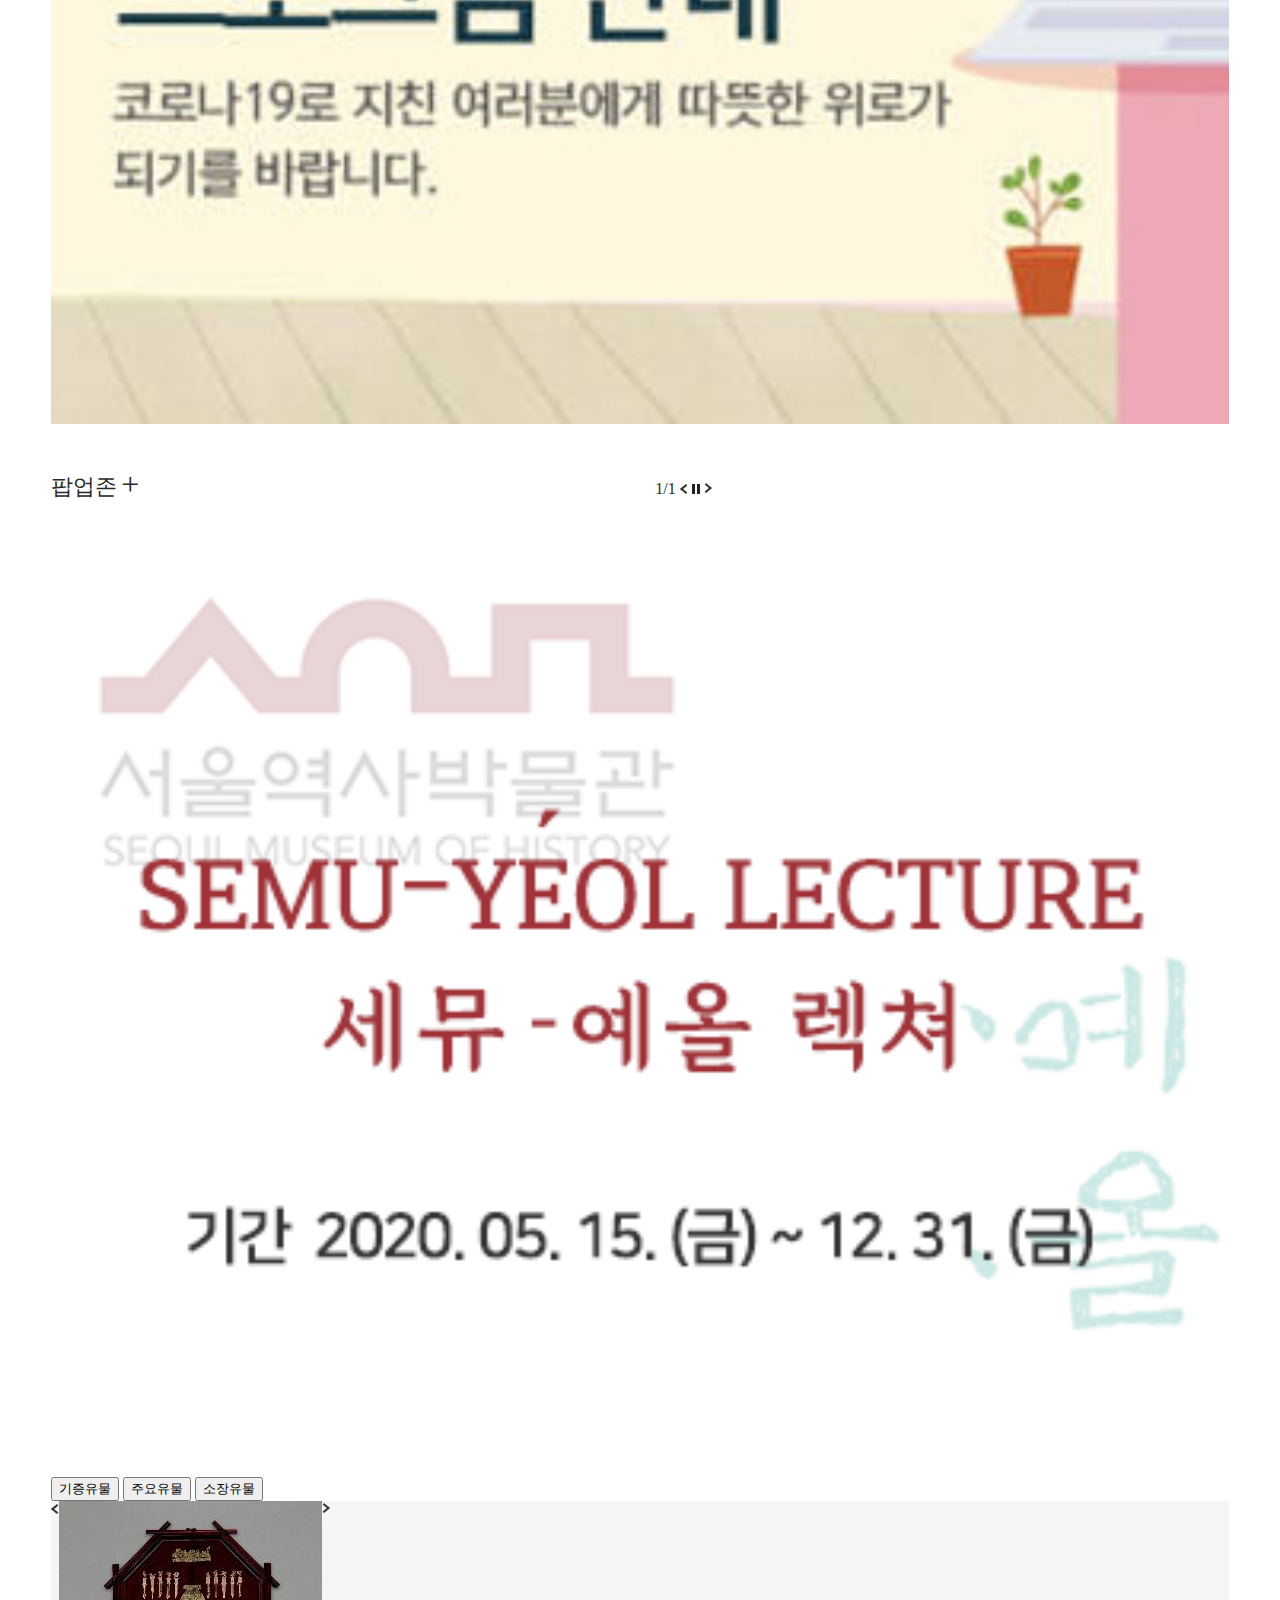
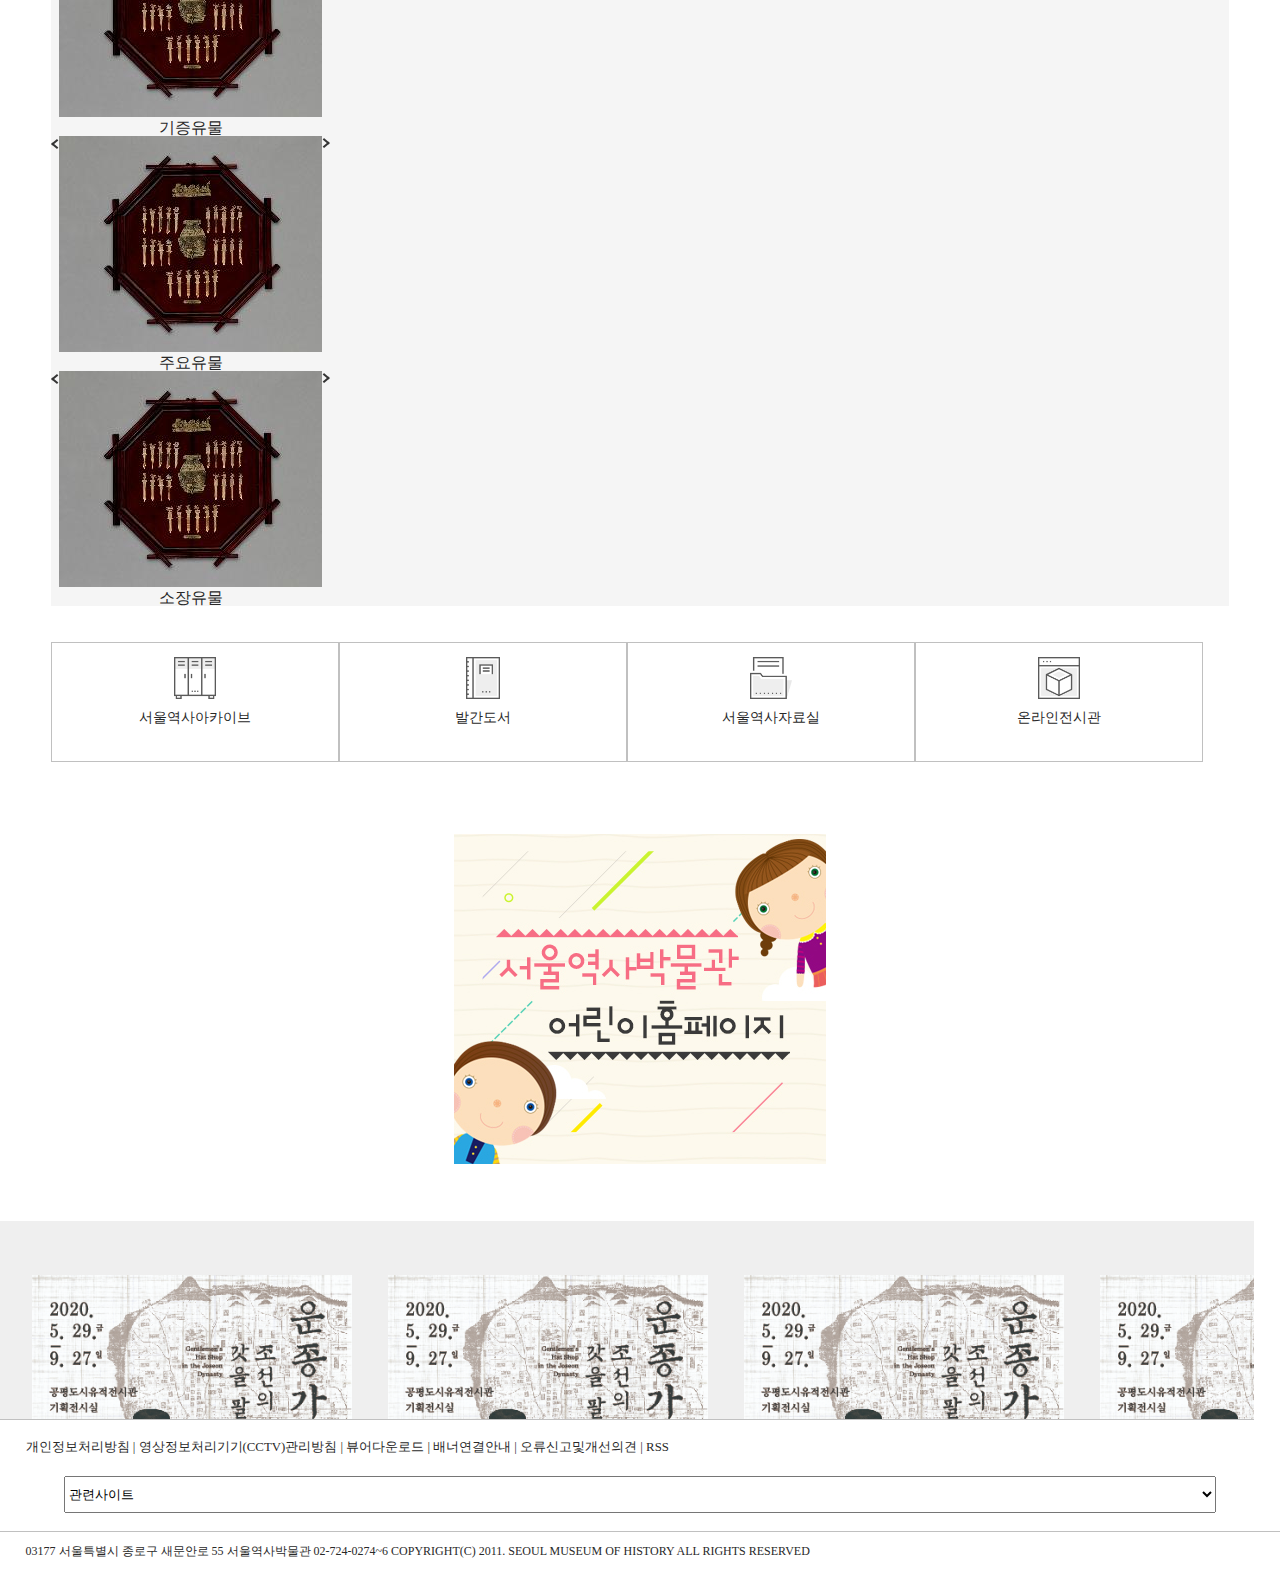
==== commit 8365a05d: "add JavaScript for tabmenu" ====
--- a/pf_contents/seoulmuseum.html
+++ b/pf_contents/seoulmuseum.html
@@ -6,7 +6,7 @@
   <meta name="viewport" content="width=device-width, initial-scale=1.0">
   <link rel="stylesheet" href="reset_meyer.css">
   <link rel="stylesheet" href="seoulmuseum_style.css">
-  <script defer src="seoulmuseum.js"></script>
+  <script defer src="sm_tabmenu.js"></script>
   <title>Copy | 서울역사박물관</title>
 </head>
 
@@ -103,32 +103,34 @@
     <section class="item02 contents_item"><img src="img/smh_item2.jpg" alt=""></section>
 
     <section class="item03 contents_item">
-      <div class="item03_a">
-        <div class="tab_wrap">
-          <div class="tablink">공지사항</div>
-          <div class="tablink">보도/언론</div>
-          <div class="tablink">공고/채용</div>
-        </div>
-        <div id="notice" class="tabcontent">
-          <p>공지사항 입니다.</p>
-          <p>공지사항 입니다.</p>
-          <p>공지사항 입니다.</p>
-          <p>공지사항 입니다.</p>
-          <p>공지사항 입니다.</p>
-        </div>
-        <div id="press" class="tabcontent">
-          <p>보도/언론 자료입니다.</p>
-          <p>보도/언론 자료입니다.</p>
-          <p>보도/언론 자료입니다.</p>
-          <p>보도/언론 자료입니다.</p>
-          <p>보도/언론 자료입니다.</p>
-        </div>
-        <div id="wanted" class="tabcontent">
-          <p>모집/채용 공고입니다.</p>
-          <p>모집/채용 공고입니다.</p>
-          <p>모집/채용 공고입니다.</p>
-          <p>모집/채용 공고입니다.</p>
-          <p>모집/채용 공고입니다.</p>
+      <div class="item03_a tab_basic">
+        <div class="tab_list_wrap">
+          <div class="tab_list tab_active" data-tabnum="0"><a href="#">공지사항</a></div>
+          <div class="tab_list" data-tabnum="1"><a href="#">보도/언론</a></div>
+          <div class="tab_list" data-tabnum="2"><a href="#">공고/채용</a></div>
+        </div>
+        <div class="tab_container">
+          <div id="notice" class="tab_content">
+            <p>공지사항 입니다.</p>
+            <p>공지사항 입니다.</p>
+            <p>공지사항 입니다.</p>
+            <p>공지사항 입니다.</p>
+            <p>공지사항 입니다.</p>
+          </div>
+          <div id="press" class="tab_content">
+            <p>보도/언론 자료입니다.</p>
+            <p>보도/언론 자료입니다.</p>
+            <p>보도/언론 자료입니다.</p>
+            <p>보도/언론 자료입니다.</p>
+            <p>보도/언론 자료입니다.</p>
+          </div>
+          <div id="wanted" class="tab_content">
+            <p>모집/채용 공고입니다.</p>
+            <p>모집/채용 공고입니다.</p>
+            <p>모집/채용 공고입니다.</p>
+            <p>모집/채용 공고입니다.</p>
+            <p>모집/채용 공고입니다.</p>
+          </div>
         </div>
       </div>
       <div class="item03_b">
--- a/pf_contents/seoulmuseum_style.css
+++ b/pf_contents/seoulmuseum_style.css
@@ -157,35 +157,50 @@
 
   /* ***min320 item03 */
 
-  .tab_wrap {
-    overflow: hidden;
+  .tab_list_wrap {
     border-top: 1px solid silver;
+    box-sizing: border-box;
     /* background-color: whitesmoke; */
   }
 
-  .tablink {
+  .tab_list {
     background-color: inherit;
-    float: left;
+    display: inline-block;
+    width: 32.4%;
+    text-align: center;
+    box-sizing: border-box;
     border: none;
     cursor: pointer;
-    padding: 1.5vh 7.4vw;
+    padding: 1.2vh 0;
     color: #b4b4b4;
   }
 
-  .active {
+  .tab_active {
+    border-left: 1.5px solid red;
+    border-top: 1.5px solid red;
+    border-right: 1.5px solid red;
+    color: red;
+  }
+
+  .tab_list a {
     display: block;
-    border-left 2px solid red;
-    border-top 2px solid red;
-    border-right 2px solid red;
-    color: red;
-  }
-
-  .tabcontent {
+    width: 100%;
+    height: 100%;
+    text-decoration: none;
+    color: #b4b4b4
+  }
+
+  .tab_content {
     display: none;
     padding: 1.5vh 2vw;
     border-top: 1px solid red;
     line-height: 2em;
     font-size: 0.9em;
+    box-sizing: border-box;
+  }
+
+  .tab_content:first-child {
+    display: block;
   }
 
   .item03_qmenuwrap {
@@ -255,7 +270,7 @@
 
   .item05_img,
   .item06_img {
-    widows: 100%;
+    width: 100%;
     text-align: center;
   }
 
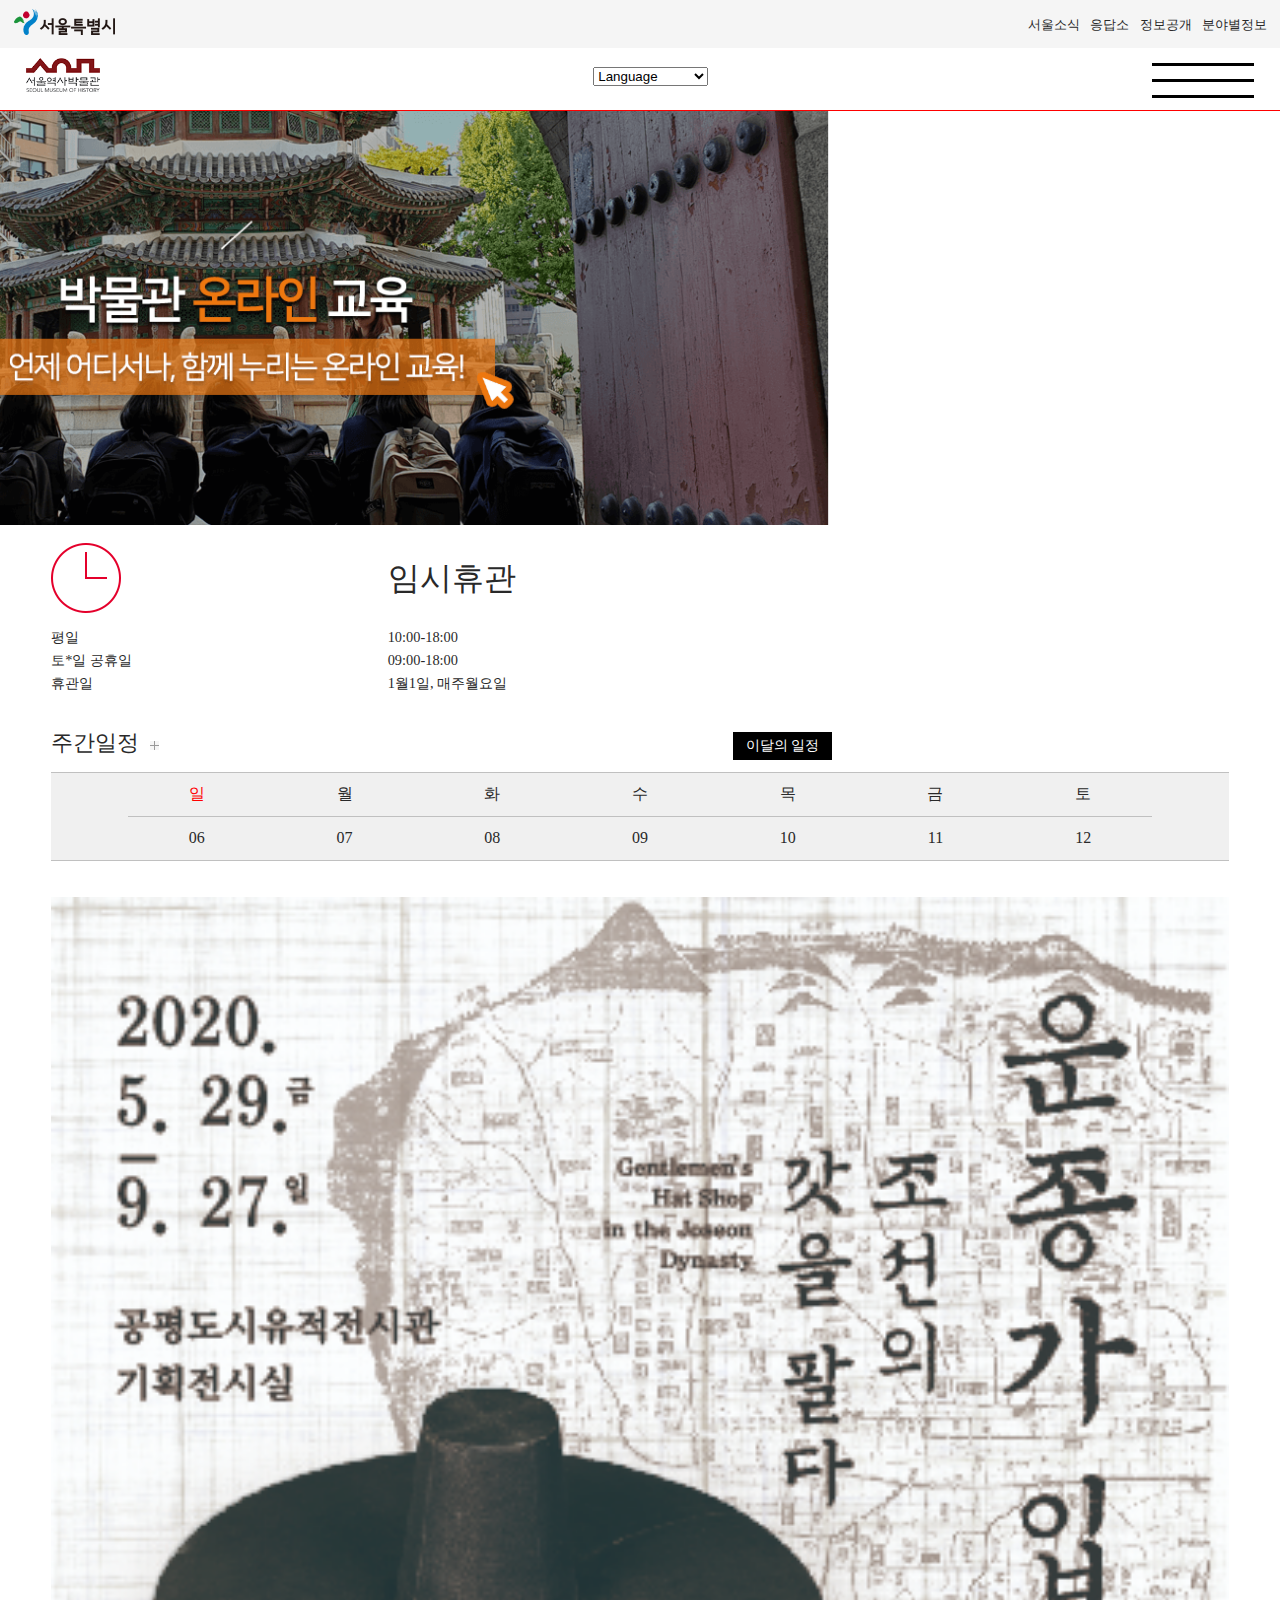
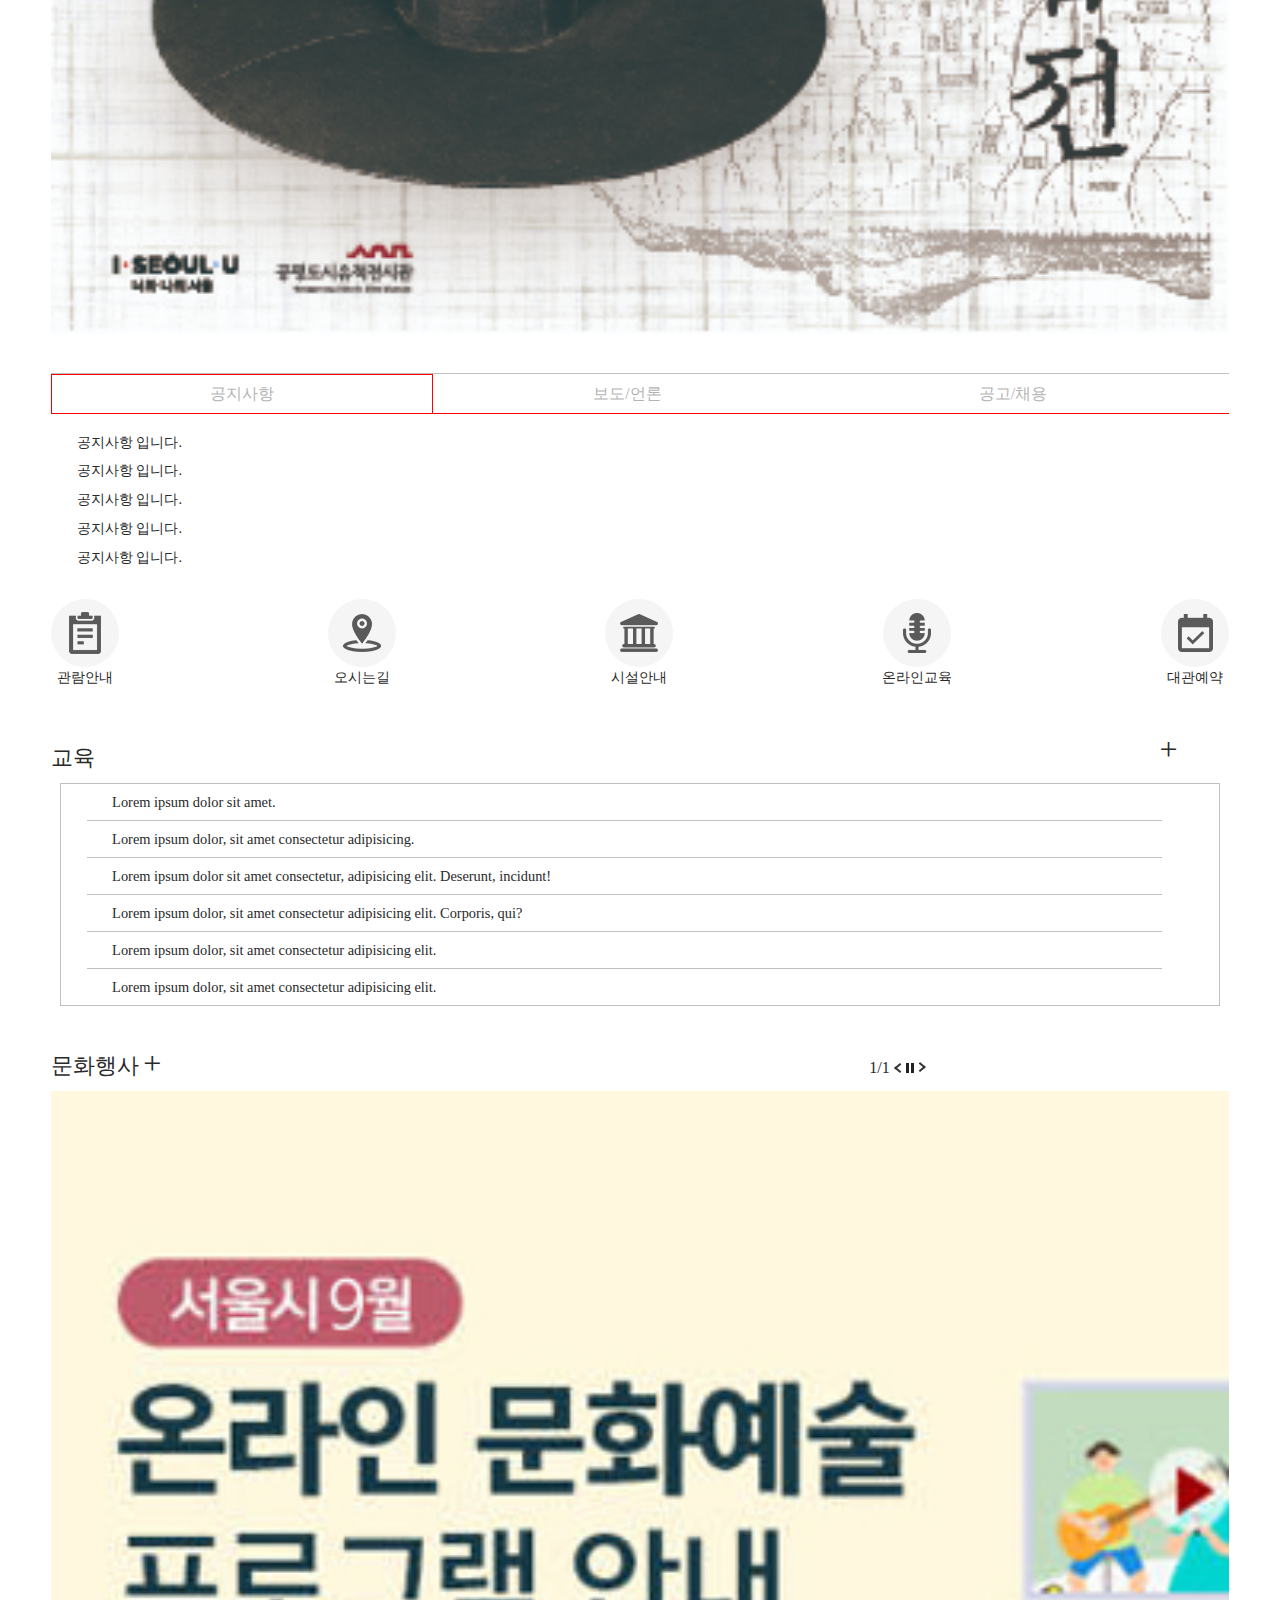
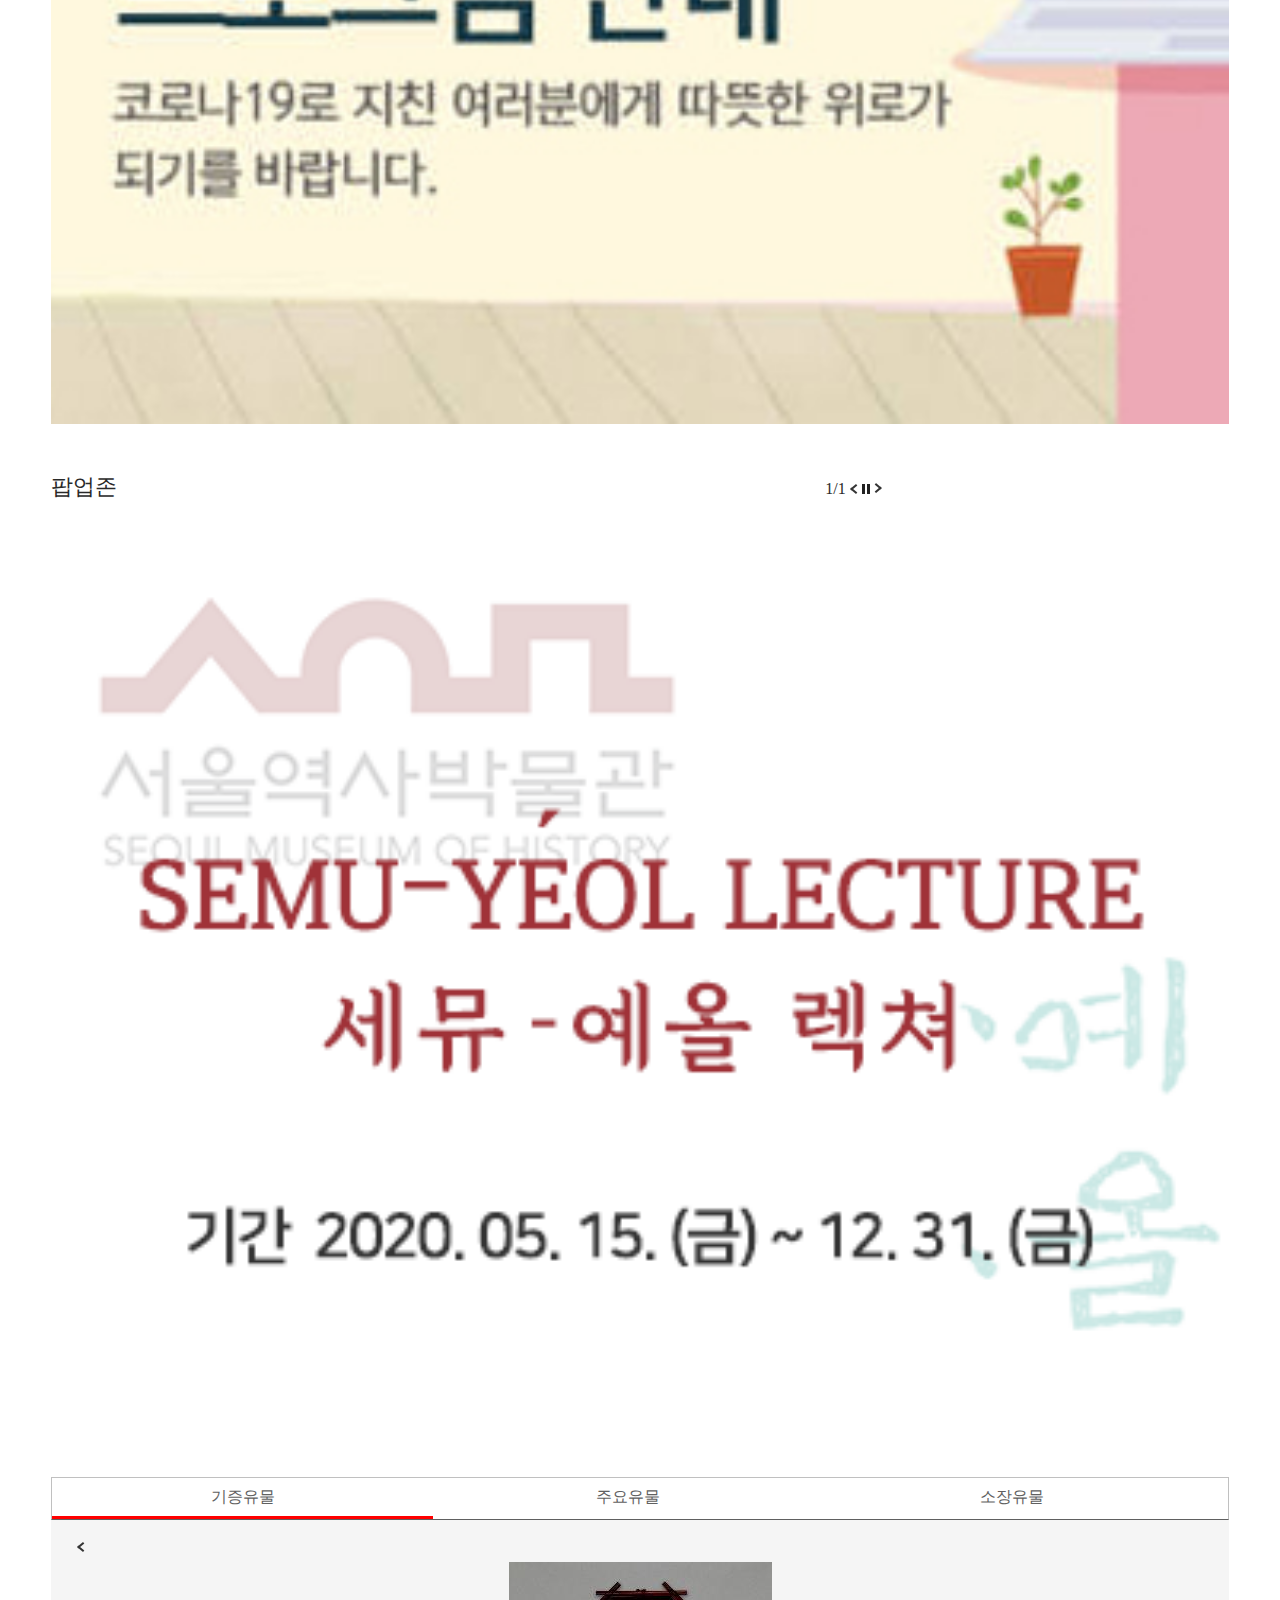
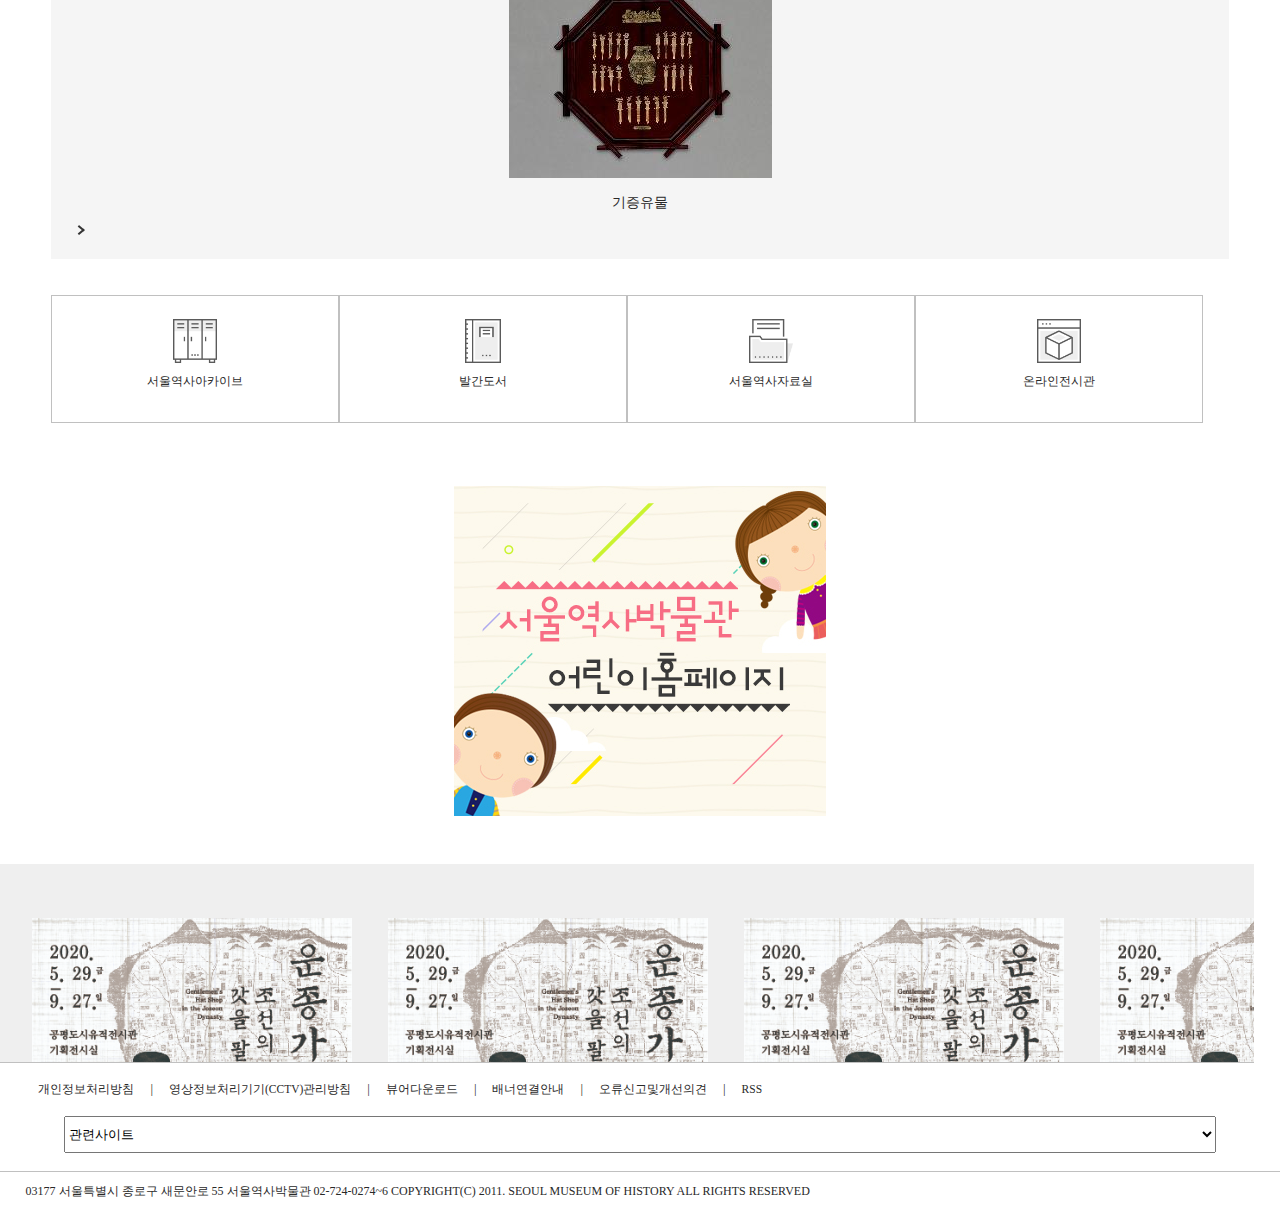
==== commit 0c1105b5: "add tab2" ====
--- a/pf_contents/seoulmuseum.html
+++ b/pf_contents/seoulmuseum.html
@@ -195,7 +195,7 @@
     <section class="item06 contents_item">
       <div class="left">
         <p class="item_tit">팝업존</p>
-        <span>+</span>
+        <!-- <span>+</span> -->
       </div>
       <div class="right">
         <div class="page">1/1</div>
@@ -211,37 +211,39 @@
     </section>
 
     <section class="item07 contents_item">
-      <div class="tab">
-        <button class="tablinks" onclick="openTab(event, 'donate')">기증유물</button>
-        <button class="tablinks" onclick="openTab(event, 'main')">주요유물</button>
-        <button class="tablinks" onclick="openTab(event, 'collection')">소장유물</button>
-      </div>
-
-      <div id="donate" class="tabcontent">
-        <div class="btn_left"><img src="img/btn_prev.png" alt=""></div>
-        <div class="mid_img">
-          <img src="img/smh_item07.jpg" alt="">
-          <p>기증유물</p>
-        </div>
-        <div class="btn_right"><img src="img/btn_next.png" alt=""></div>
-      </div>
-
-      <div id="main" class="tabcontent">
-        <div class="btn_left"><img src="img/btn_prev.png" alt=""></div>
-        <div class="mid_img">
-          <img src="img/smh_item07.jpg" alt="">
-          <p>주요유물</p>
-        </div>
-        <div class="btn_right"><img src="img/btn_next.png" alt=""></div>
-      </div>
-
-      <div id="collection" class="tabcontent">
-        <div class="btn_left"><img src="img/btn_prev.png" alt=""></div>
-        <div class="mid_img">
-          <img src="img/smh_item07.jpg" alt="">
-          <p>소장유물</p>
-        </div>
-        <div class="btn_right"><img src="img/btn_next.png" alt=""></div>
+      <div class="tab_img_wrap">
+        <div class="tab_img tab_imgActive" data-imgtabnum="0"><a href="#">기증유물</a></div>
+        <div class="tab_img" data-imgtabnum="1"><a href="#">주요유물</a></div>
+        <div class="tab_img" data-imgtabnum="2"><a href="#">소장유물</a></div>
+      </div>
+
+      <div class="tab_img_cntr">
+        <div id="donate" class="tab_img_con">
+          <div class="btn_left"><img src="img/btn_prev.png" alt=""></div>
+          <div class="mid_img">
+            <img src="img/smh_item07.jpg" alt="">
+            <p>기증유물</p>
+          </div>
+          <div class="btn_right"><img src="img/btn_next.png" alt=""></div>
+        </div>
+
+        <div id="main" class="tab_img_con">
+          <div class="btn_left"><img src="img/btn_prev.png" alt=""></div>
+          <div class="mid_img">
+            <img src="img/smh_item07_b.jpg" width="70%" alt="">
+            <p>주요유물</p>
+          </div>
+          <div class="btn_right"><img src="img/btn_next.png" alt=""></div>
+        </div>
+
+        <div id="collection" class="tab_img_con">
+          <div class="btn_left"><img src="img/btn_prev.png" alt=""></div>
+          <div class="mid_img">
+            <img src="img/smh_item07_c.jpg" alt="">
+            <p>소장유물</p>
+          </div>
+          <div class="btn_right"><img src="img/btn_next.png" alt=""></div>
+        </div>
       </div>
 
     </section>
@@ -306,21 +308,6 @@
     </div>
   </footer>
 
-  <!-- <script>
-    function openTab(evt, tabName) {
-      var i, tabcontent, tablinks;
-      tabcontent = document.getElementsByClassName("tabcontent");
-      for (i = 0; i < tabcontent.length; i++) {
-        tabcontent[i].style.display = "none";
-      }
-      tablinks = document.getElementsByClassName("tablinks");
-      for (i = 0; i < tablinks.length; i++) {
-        tablinks[i].className = tablinks[i].className.replace(" active", "");
-      }
-      document.getElementById(tabName).style.display = "block";
-      evt.currentTarget.className += " active";
-    }
-  </script> -->
 </body>
 
 </html>--- a/pf_contents/seoulmuseum_style.css
+++ b/pf_contents/seoulmuseum_style.css
@@ -17,8 +17,8 @@
 
 .seoul_menu_ul li {
   display: inline-block;
-  padding-left: 2vw;
-  font-size: 0.95em;
+  padding-left: 0.5vw;
+  font-size: 0.8rem;
 }
 
 /* ***GNB 최소sz 기본 */
@@ -155,12 +155,11 @@
     margin: 0 auto;
   }
 
-  /* ***min320 item03 */
+  /* ***min320 item03 - TAB 1 */
 
   .tab_list_wrap {
     border-top: 1px solid silver;
     box-sizing: border-box;
-    /* background-color: whitesmoke; */
   }
 
   .tab_list {
@@ -176,10 +175,8 @@
   }
 
   .tab_active {
-    border-left: 1.5px solid red;
-    border-top: 1.5px solid red;
-    border-right: 1.5px solid red;
-    color: red;
+    border: 1.5px solid red;
+    border-bottom: none;
   }
 
   .tab_list a {
@@ -265,7 +262,7 @@
   }
 
   .right {
-    margin-left: 40vw;
+    margin-left: 55vw;
   }
 
   .item05_img,
@@ -285,12 +282,47 @@
 
   /* ***min320 item07 */
 
-  #donate,
-  #main,
-  #collection {
-    display: flex;
-    align-items: stretch;
+  .tab_img_wrap {
+    border: 1px solid silver;
+    border-bottom: 1.5px solid #606060;
+    box-sizing: border-box;
+    /* background-color: whitesmoke; */
+  }
+
+  .tab_img {
+    background-color: inherit;
+    display: inline-block;
+    width: 32.4%;
+    text-align: center;
+    cursor: pointer;
+    padding: 1.2vh 0;
+    color: #b4b4b4;
+  }
+
+  .tab_imgActive {
+    border-bottom: 3px solid red;
+    /* color: red; */
+  }
+
+  .tab_img a {
+    display: block;
+    width: 100%;
+    height: 100%;
+    text-decoration: none;
+    color: #606060;
+  }
+
+  .tab_img_con {
+    display: none;
+    padding: 1.5vh 2vw;
+    line-height: 2em;
+    font-size: 0.9em;
+    box-sizing: border-box;
     background-color: whitesmoke;
+  }
+
+  .tab_img_con:first-child {
+    display: block;
   }
 
   .mid_img {
@@ -301,22 +333,28 @@
   .item08 {
     width: 90vw;
     display: flex;
+    /* align-items: center; */
   }
 
   .item08_item {
     text-align: center;
     border: 1px solid silver;
     flex: 1 1 25%;
-    padding-top: 1.5vh;
+  }
+
+  .item08_item:hover {
+    box-shadow: 2px 4px 10px silver;
+    cursor: pointer;
   }
 
   .item08_item img {
-    height: 40%;
+    height: 35%;
+    padding-top: 2.5vh;
   }
 
   .item08_tit {
     padding-top: 1vh;
-    font-size: 0.85em;
+    font-size: 0.75em;
   }
 
   /* ***min320 item09 */
@@ -325,7 +363,7 @@
   }
 
   .item09 img {
-    padding: 4vh 2vw;
+    padding: 3vh 2vw;
   }
 
   /* ***min320 partners */
@@ -364,6 +402,8 @@
   .fnb_wrap ul li {
     display: inline-block;
     line-height: 1.5em;
+    font-size: 0.9em;
+    padding: 0 1vw;
   }
 
   .familysite {
